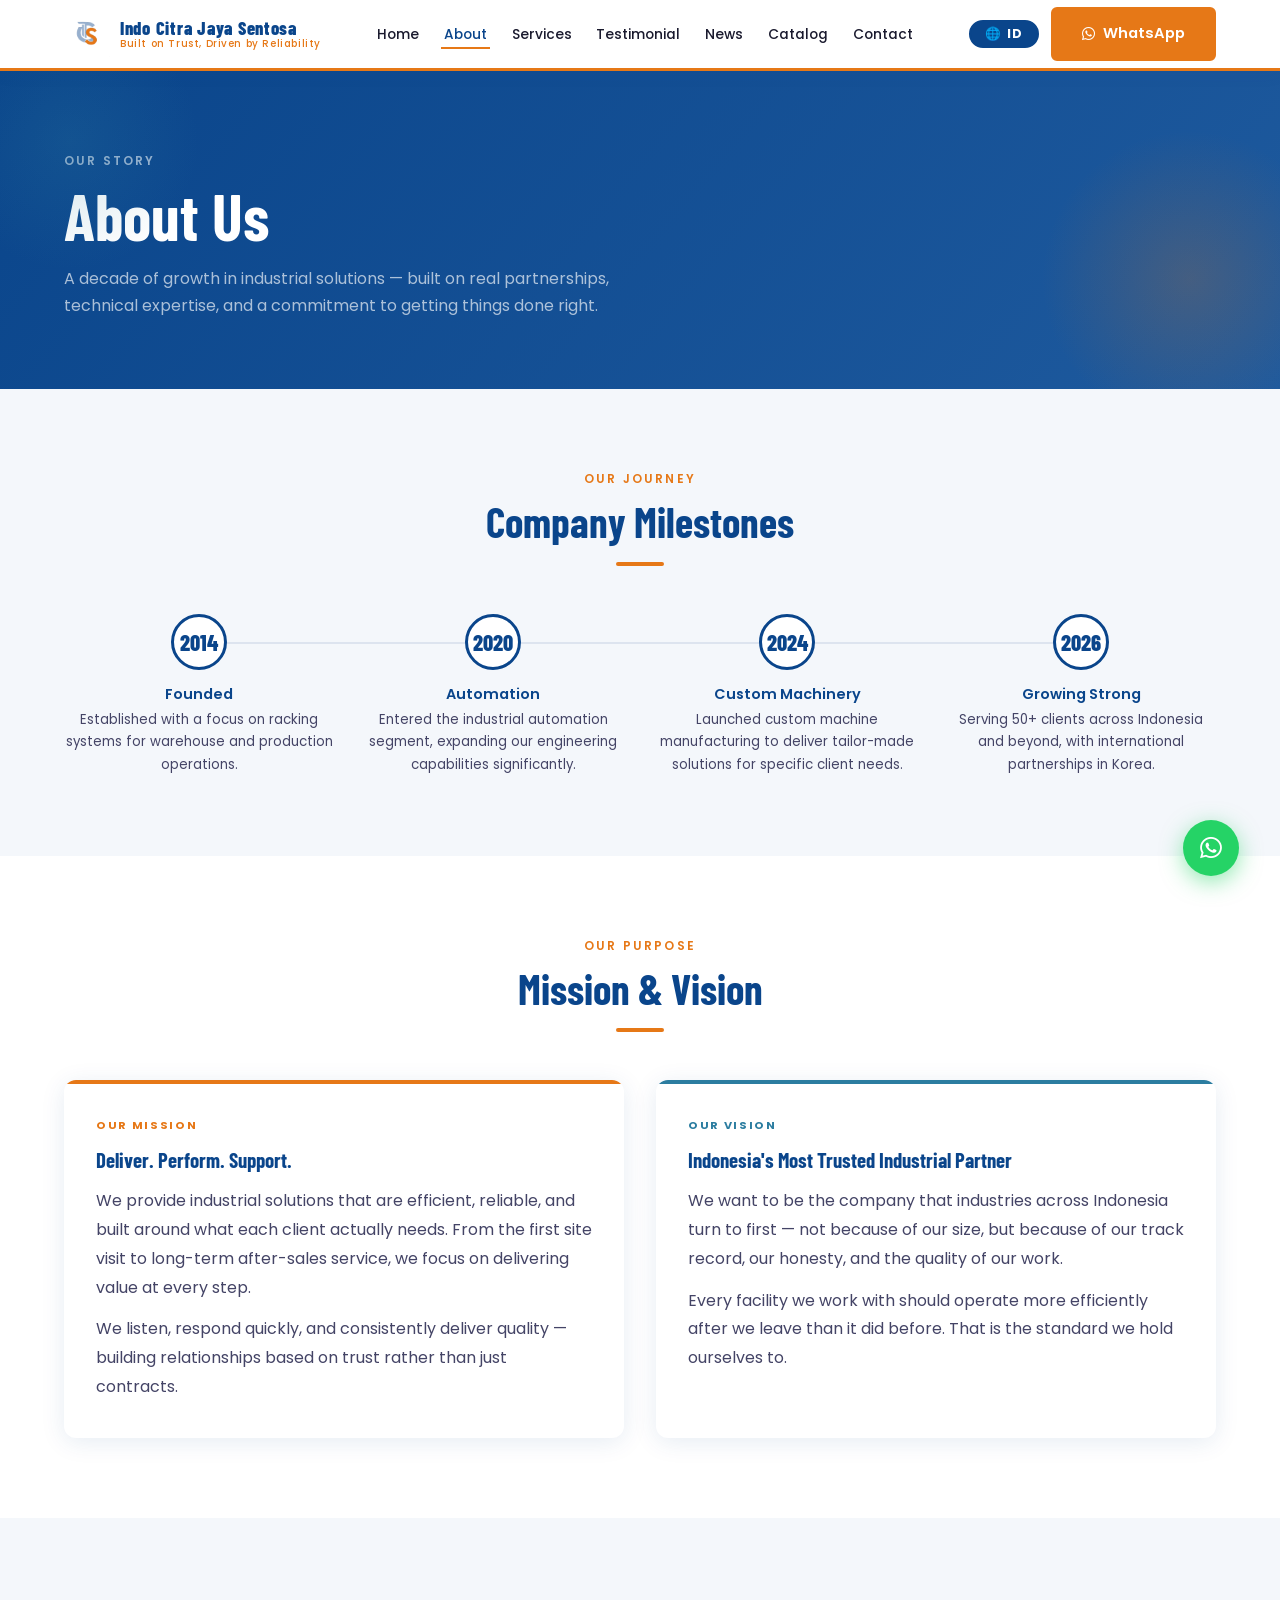
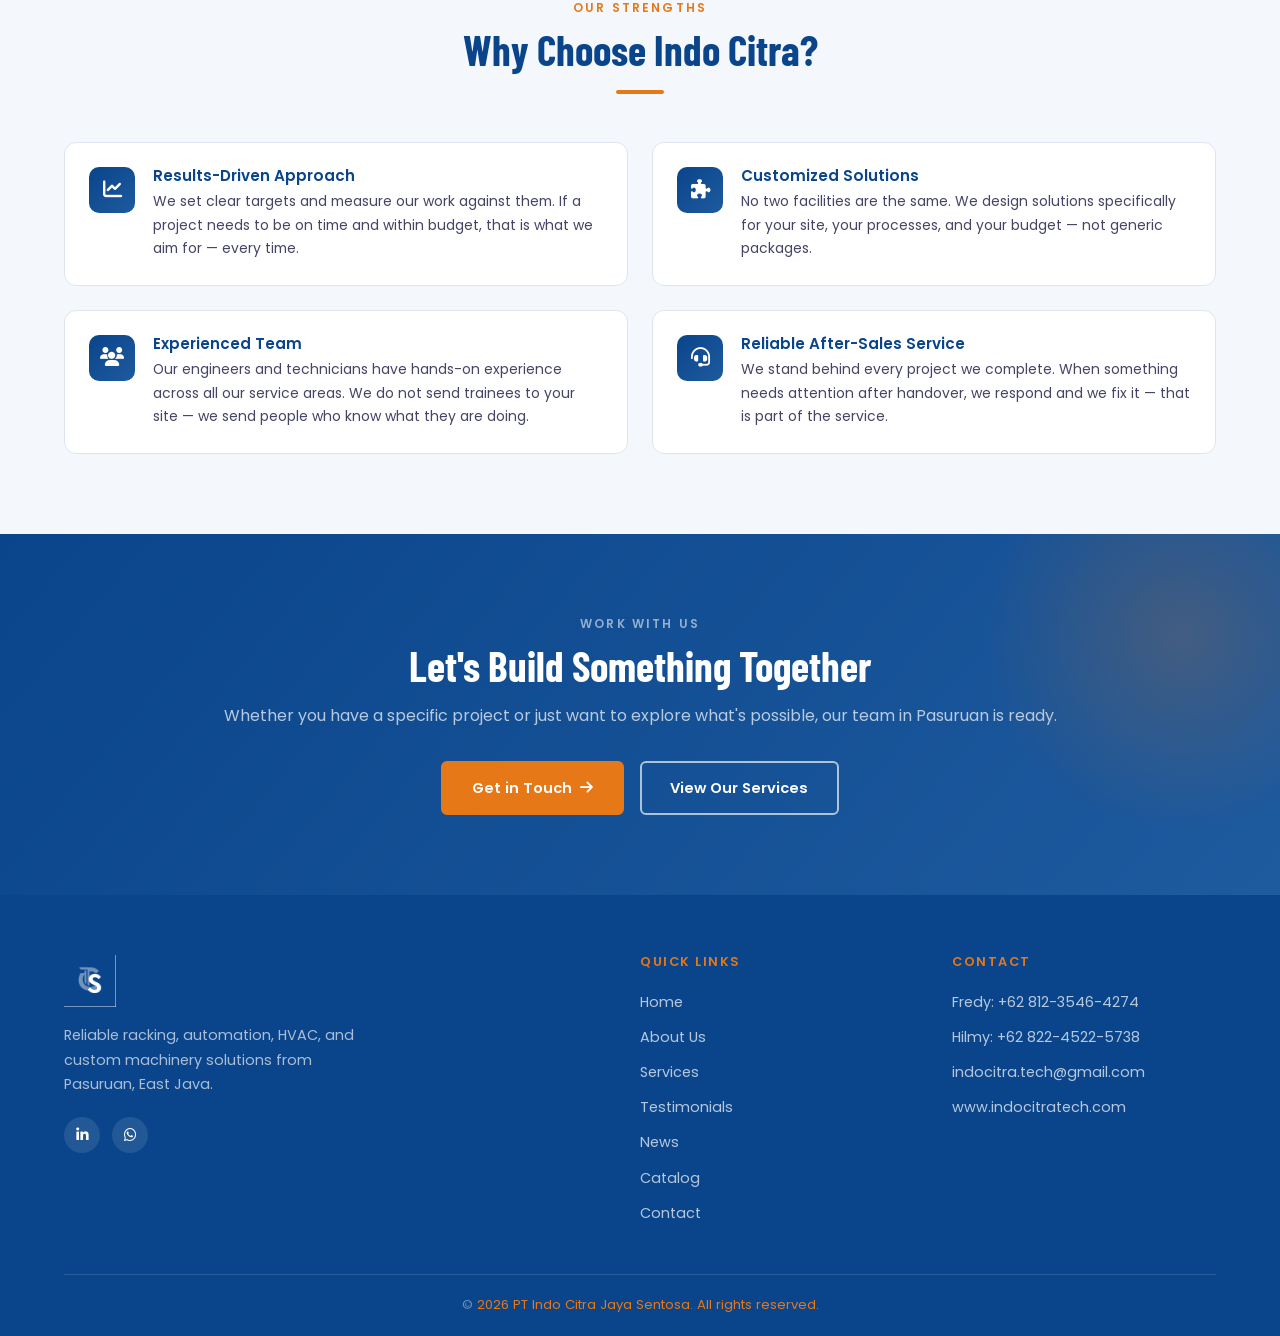
==== about.html @ 0190793b "Add curved Contact Us! text above WhatsApp button — SVG textPath arc, fades in/out every 7s, bounce " ====
<!DOCTYPE html>
<html lang="en">
<head>
  <meta charset="UTF-8" /><meta name="viewport" content="width=device-width, initial-scale=1.0" />
  <title>About – Indo Citra Jaya Sentosa</title>
  <link rel="stylesheet" href="style.css?v=1788191692" />
  <link href="https://fonts.googleapis.com/css2?family=Poppins:wght@300;400;500;600;700;800&family=Barlow+Condensed:wght@600;700;800&display=swap" rel="stylesheet" />
  <link rel="stylesheet" href="https://cdnjs.cloudflare.com/ajax/libs/font-awesome/6.5.0/css/all.min.css" />
</head>
<body>
<div id="page-transition"><div class="pt-veil"></div><div class="pt-bar"></div></div>
<header>
  <div class="container">
    <nav class="nav-inner">
      <a href="index.html" class="nav-logo">
        <img src="images/indocitra.png" alt="Indo Citra Jaya Sentosa" />
        <div class="nav-logo-text"><span class="brand">Indo Citra Jaya Sentosa</span><span class="tagline">Built on Trust, Driven by Reliability</span></div>
      </a>
      <ul class="nav-links" id="navLinks">
        <li><a href="index.html">Home</a></li><li><a href="about.html">About</a></li>
        <li><a href="services.html">Services</a></li><li><a href="testimonial.html">Testimonial</a></li>
        <li><a href="news.html">News</a></li>
        <li><a href="catalog.html">Catalog</a></li>
        <li><a href="contact.html">Contact</a></li>
      </ul>
      <div class="nav-cta">
        <button class="lang-toggle" id="langToggle">🌐 ID</button>
        <a href="https://wa.me/6281235464274" target="_blank" rel="noopener" class="btn btn-primary"><i class="fa-brands fa-whatsapp"></i> WhatsApp</a>
        <button class="nav-hamburger" id="hamburger"><span></span><span></span><span></span></button>
      </div>
    </nav>
  </div>
</header>

<section class="page-hero">
  <div class="container">
    <span class="section-label" data-en="Our Story" data-id="Kisah Kami">Our Story</span>
    <h1 data-en="About Us" data-id="Tentang Kami">About Us</h1>
    <p data-en="A decade of growth in industrial solutions — built on real partnerships, technical expertise, and a commitment to getting things done right." data-id="Lebih dari satu dekade pertumbuhan dalam solusi industri — dibangun atas kemitraan nyata, keahlian teknis, dan komitmen untuk menyelesaikan pekerjaan dengan benar.">A decade of growth in industrial solutions — built on real partnerships, technical expertise, and a commitment to getting things done right.</p>
  </div>
</section>

<!-- MILESTONES — shown first -->
<section style="padding:80px 0; background:var(--off-white);">
  <div class="container">
    <div class="text-center reveal">
      <span class="section-label" data-en="Our Journey" data-id="Perjalanan Kami">Our Journey</span>
      <h2 class="section-title" data-en="Company Milestones" data-id="Perkembangan Perusahaan">Company Milestones</h2>
      <div class="divider center"></div>
    </div>
    <div class="process-steps" style="margin-top:3rem;">
      <div class="process-step reveal">
        <div class="step-num">2014</div>
        <h4 data-en="Founded" data-id="Didirikan">Founded</h4>
        <p data-en="Established with a focus on racking systems for warehouse and production operations." data-id="Berdiri dengan fokus pada sistem racking untuk operasional gudang dan produksi.">Established with a focus on racking systems for warehouse and production operations.</p>
      </div>
      <div class="process-step reveal" style="transition-delay:0.1s;">
        <div class="step-num">2020</div>
        <h4 data-en="Automation" data-id="Otomasi">Automation</h4>
        <p data-en="Entered the industrial automation segment, expanding our engineering capabilities significantly." data-id="Memasuki segmen otomasi industri, memperluas kemampuan teknik kami secara signifikan.">Entered the industrial automation segment, expanding our engineering capabilities significantly.</p>
      </div>
      <div class="process-step reveal" style="transition-delay:0.2s;">
        <div class="step-num">2024</div>
        <h4 data-en="Custom Machinery" data-id="Mesin Kustom">Custom Machinery</h4>
        <p data-en="Launched custom machine manufacturing to deliver tailor-made solutions for specific client needs." data-id="Meluncurkan manufaktur mesin kustom untuk menghadirkan solusi khusus bagi kebutuhan klien tertentu.">Launched custom machine manufacturing to deliver tailor-made solutions for specific client needs.</p>
      </div>
      <div class="process-step reveal" style="transition-delay:0.3s;">
        <div class="step-num">2026</div>
        <h4 data-en="Growing Strong" data-id="Terus Berkembang">Growing Strong</h4>
        <p data-en="Serving 50+ clients across Indonesia and beyond, with international partnerships in Korea." data-id="Melayani lebih dari 50 klien di seluruh Indonesia dan mancanegara, dengan kemitraan internasional di Korea.">Serving 50+ clients across Indonesia and beyond, with international partnerships in Korea.</p>
      </div>
    </div>
  </div>
</section>



<!-- MISSION & VISION -->
<section class="mv-section">
  <div class="container">
    <div class="text-center reveal">
      <span class="section-label" data-en="Our Purpose" data-id="Tujuan Kami">Our Purpose</span>
      <h2 class="section-title" data-en="Mission &amp; Vision" data-id="Misi &amp; Visi">Mission &amp; Vision</h2>
      <div class="divider center"></div>
    </div>
    <div class="mv-grid">
      <div class="mv-card mission reveal">
        <div class="mv-card-label" data-en="Our Mission" data-id="Misi Kami">Our Mission</div>
        <h3 data-en="Deliver. Perform. Support." data-id="Memberikan. Menjalankan. Mendukung.">Deliver. Perform. Support.</h3>
        <p data-en="We provide industrial solutions that are efficient, reliable, and built around what each client actually needs. From the first site visit to long-term after-sales service, we focus on delivering value at every step." data-id="Kami menyediakan solusi industri yang efisien, andal, dan dibangun sesuai dengan kebutuhan nyata setiap klien. Dari kunjungan awal hingga layanan purna jual jangka panjang, kami fokus memberikan nilai di setiap tahap.">We provide industrial solutions that are efficient, reliable, and built around what each client actually needs. From the first site visit to long-term after-sales service, we focus on delivering value at every step.</p>
        <p style="margin-top:0.8rem;" data-en="We listen, respond quickly, and consistently deliver quality — building relationships based on trust rather than just contracts." data-id="Kami mendengarkan, merespons dengan cepat, dan secara konsisten menghadirkan kualitas — membangun hubungan berdasarkan kepercayaan, bukan sekadar kontrak.">We listen, respond quickly, and consistently deliver quality — building relationships based on trust rather than just contracts.</p>
      </div>
      <div class="mv-card vision reveal" style="transition-delay:0.12s;">
        <div class="mv-card-label" data-en="Our Vision" data-id="Visi Kami">Our Vision</div>
        <h3 data-en="Indonesia's Most Trusted Industrial Partner" data-id="Mitra Industri Paling Terpercaya di Indonesia">Indonesia's Most Trusted Industrial Partner</h3>
        <p data-en="We want to be the company that industries across Indonesia turn to first — not because of our size, but because of our track record, our honesty, and the quality of our work." data-id="Kami ingin menjadi perusahaan yang pertama dituju oleh industri di seluruh Indonesia — bukan karena ukuran kami, tetapi karena rekam jejak, kejujuran, dan kualitas pekerjaan kami.">We want to be the company that industries across Indonesia turn to first — not because of our size, but because of our track record, our honesty, and the quality of our work.</p>
        <p style="margin-top:0.8rem;" data-en="Every facility we work with should operate more efficiently after we leave than it did before. That is the standard we hold ourselves to." data-id="Setiap fasilitas yang kami tangani harus beroperasi lebih efisien setelah kami selesai. Itulah standar yang kami pegang.">Every facility we work with should operate more efficiently after we leave than it did before. That is the standard we hold ourselves to.</p>
      </div>
    </div>
  </div>
</section>

<!-- WHY CHOOSE US -->
<section class="why-section">
  <div class="container">
    <div class="text-center reveal">
      <span class="section-label" data-en="Our Strengths" data-id="Keunggulan Kami">Our Strengths</span>
      <h2 class="section-title" data-en="Why Choose Indo Citra?" data-id="Mengapa Memilih Indo Citra?">Why Choose Indo Citra?</h2>
      <div class="divider center"></div>
    </div>
    <div class="why-grid">
      <div class="why-item reveal"><div class="why-icon"><i class="fa-solid fa-chart-line"></i></div><div><h4 data-en="Results-Driven Approach" data-id="Pendekatan Berorientasi Hasil">Results-Driven Approach</h4><p data-en="We set clear targets and measure our work against them. If a project needs to be on time and within budget, that is what we aim for — every time." data-id="Kami menetapkan target yang jelas dan mengukur pekerjaan kami terhadapnya. Jika proyek harus tepat waktu dan sesuai anggaran, itulah yang kami upayakan — setiap saat.">We set clear targets and measure our work against them. If a project needs to be on time and within budget, that is what we aim for — every time.</p></div></div>
      <div class="why-item reveal" style="transition-delay:0.1s;"><div class="why-icon"><i class="fa-solid fa-puzzle-piece"></i></div><div><h4 data-en="Customized Solutions" data-id="Solusi yang Disesuaikan">Customized Solutions</h4><p data-en="No two facilities are the same. We design solutions specifically for your site, your processes, and your budget — not generic packages." data-id="Tidak ada dua fasilitas yang sama. Kami merancang solusi khusus untuk lokasi, proses, dan anggaran Anda — bukan paket generik.">No two facilities are the same. We design solutions specifically for your site, your processes, and your budget — not generic packages.</p></div></div>
      <div class="why-item reveal" style="transition-delay:0.15s;"><div class="why-icon"><i class="fa-solid fa-users"></i></div><div><h4 data-en="Experienced Team" data-id="Tim Berpengalaman">Experienced Team</h4><p data-en="Our engineers and technicians have hands-on experience across all our service areas. We do not send trainees to your site — we send people who know what they are doing." data-id="Insinyur dan teknisi kami memiliki pengalaman langsung di semua bidang layanan kami. Kami tidak mengirimkan trainee ke lokasi Anda — kami mengirimkan orang-orang yang tahu apa yang mereka lakukan.">Our engineers and technicians have hands-on experience across all our service areas. We do not send trainees to your site — we send people who know what they are doing.</p></div></div>
      <div class="why-item reveal" style="transition-delay:0.2s;"><div class="why-icon"><i class="fa-solid fa-headset"></i></div><div><h4 data-en="Reliable After-Sales Service" data-id="Layanan Purna Jual yang Andal">Reliable After-Sales Service</h4><p data-en="We stand behind every project we complete. When something needs attention after handover, we respond and we fix it — that is part of the service." data-id="Kami bertanggung jawab atas setiap proyek yang kami selesaikan. Ketika ada sesuatu yang perlu ditangani setelah serah terima, kami merespons dan memperbaikinya — itu bagian dari layanan kami.">We stand behind every project we complete. When something needs attention after handover, we respond and we fix it — that is part of the service.</p></div></div>
    </div>
  </div>
</section>

<section class="cta-section">
  <div class="container">
    <span class="section-label" style="color:rgba(255,255,255,0.55);" data-en="Work With Us" data-id="Bekerja Sama">Work With Us</span>
    <h2 data-en="Let's Build Something Together" data-id="Mari Bangun Sesuatu Bersama">Let's Build Something Together</h2>
    <p data-en="Whether you have a specific project or just want to explore what's possible, our team in Pasuruan is ready." data-id="Baik Anda memiliki proyek tertentu atau sekadar ingin menjajaki kemungkinan, tim kami di Pasuruan siap membantu.">Whether you have a specific project or just want to explore what's possible, our team in Pasuruan is ready.</p>
    <div class="cta-actions">
      <a href="contact.html" class="btn btn-primary" data-en="Get in Touch" data-id="Hubungi Kami">Get in Touch <i class="fa-solid fa-arrow-right"></i></a>
      <a href="services.html" class="btn btn-outline" data-en="View Our Services" data-id="Lihat Layanan Kami">View Our Services</a>
    </div>
  </div>
</section>

<footer>
  <div class="container">
    <div class="footer-grid">
      <div class="footer-brand">
        <img src="images/indocitra.png" alt="Indo Citra Jaya Sentosa" />
        <p data-en="Reliable racking, automation, HVAC, and custom machinery solutions from Pasuruan, East Java." data-id="Solusi racking, otomasi, HVAC, dan mesin kustom yang andal dari Pasuruan, Jawa Timur.">Reliable racking, automation, HVAC, and custom machinery solutions from Pasuruan, East Java.</p>
        <div class="footer-social" style="margin-top:1.25rem;">
          <a href="https://www.linkedin.com/company/indocitra-jaya-sentosa" target="_blank" rel="noopener" aria-label="LinkedIn"><i class="fa-brands fa-linkedin-in"></i></a>
          <a href="https://wa.me/6281235464274" target="_blank" rel="noopener" aria-label="WhatsApp"><i class="fa-brands fa-whatsapp"></i></a>
        </div>
      </div>
      <div class="footer-col">
        <h4 data-en="Quick Links" data-id="Tautan Cepat">Quick Links</h4>
        <ul>
          <li><a href="index.html" data-en="Home" data-id="Beranda">Home</a></li>
          <li><a href="about.html" data-en="About Us" data-id="Tentang Kami">About Us</a></li>
          <li><a href="services.html" data-en="Services" data-id="Layanan">Services</a></li>
          <li><a href="testimonial.html" data-en="Testimonials" data-id="Testimoni">Testimonials</a></li>
          <li><a href="news.html" data-en="News" data-id="Berita">News</a></li>
          <li><a href="catalog.html" data-en="Catalog" data-id="Katalog">Catalog</a></li>
          <li><a href="contact.html" data-en="Contact" data-id="Kontak">Contact</a></li>
        </ul>
      </div>
      <div class="footer-col">
        <h4 data-en="Contact" data-id="Kontak">Contact</h4>
        <ul>
          <li><a href="https://wa.me/6281235464274" target="_blank">Fredy: +62 812-3546-4274</a></li>
          <li><a href="https://wa.me/6282245225738" target="_blank">Hilmy: +62 822-4522-5738</a></li>
          <li><a href="mailto:indocitra.tech@gmail.com">indocitra.tech@gmail.com</a></li>
          <li><a href="https://www.indocitratech.com" target="_blank">www.indocitratech.com</a></li>
        </ul>
      </div>
    </div>
    <div class="footer-bottom">&copy; <span id="year"></span> <span>PT Indo Citra Jaya Sentosa</span>. <span data-en="All rights reserved." data-id="Hak cipta dilindungi.">All rights reserved.</span></div>
  </div>
</footer>
<div class="wa-wrap">
  <svg class="wa-curved-text" viewBox="0 0 90 48" xmlns="http://www.w3.org/2000/svg">
    <path id="waCurve" d="M 8,40 Q 45,4 82,40" fill="none"/>
    <text><textPath href="#waCurve" startOffset="50%" text-anchor="middle">Contact Us!</textPath></text>
  </svg>
  <a class="wa-float" href="https://wa.me/6281235464274" target="_blank" rel="noopener" aria-label="Chat on WhatsApp"><i class="fa-brands fa-whatsapp"></i></a>
</div>
<script src="script.js?v=1788191692"></script>
</body>
</html>
---- style.css ----
/* =============================================
   INDOCITRA JAYA SENTOSA — style.css
   ============================================= */

@import url('https://fonts.googleapis.com/css2?family=Poppins:wght@300;400;500;600;700;800&family=Barlow+Condensed:wght@600;700;800&display=swap');

/* ── CSS Variables ── */
:root {
  --blue:       #0a458b;
  --blue-light: #1e5a9e;
  --orange:     #e67817;
  --teal:       #2c7da0;
  --white:      #ffffff;
  --off-white:  #f4f7fb;
  --text-dark:  #1a1a2e;
  --text-mid:   #444466;
  --text-light: #7a7a99;
  --border:     #dde4ef;
  --shadow:     0 4px 24px rgba(10,69,139,0.10);
  --radius:     12px;
  --transition: 0.28s cubic-bezier(.4,0,.2,1);
}

/* ── Reset & Base ── */
*, *::before, *::after { box-sizing: border-box; margin: 0; padding: 0; }
html { scroll-behavior: smooth; font-size: 16px; }
body {
  font-family: 'Poppins', sans-serif;
  color: var(--text-dark);
  background: var(--white);
  line-height: 1.7;
  overflow-x: hidden;
}
img { max-width: 100%; display: block; }
a { text-decoration: none; color: inherit; }
ul { list-style: none; }

/* ── Typography ── */
h1, h2, h3, h4 { font-family: 'Barlow Condensed', sans-serif; font-weight: 700; line-height: 1.15; }
h1 { font-size: clamp(2.4rem, 5vw, 4rem); }
h2 { font-size: clamp(1.8rem, 3.5vw, 2.6rem); }
h3 { font-size: clamp(1.2rem, 2.5vw, 1.6rem); }
p  { font-size: 1rem; color: var(--text-mid); }

.section-label {
  font-family: 'Poppins', sans-serif;
  font-size: 0.75rem;
  font-weight: 600;
  letter-spacing: 0.18em;
  text-transform: uppercase;
  color: var(--orange);
  margin-bottom: 0.5rem;
  display: block;
}
.section-title { color: var(--blue); margin-bottom: 1rem; }
.section-sub   { color: var(--text-mid); max-width: 560px; }

/* ── Layout Helpers ── */
.container { width: 90%; max-width: 1160px; margin: 0 auto; }
.section    { padding: 80px 0; }
.text-center { text-align: center; }
.flex-center { display: flex; align-items: center; justify-content: center; }

/* ── Buttons ── */
.btn {
  display: inline-flex;
  align-items: center;
  gap: 0.5rem;
  padding: 0.78rem 1.8rem;
  border-radius: 6px;
  font-family: 'Poppins', sans-serif;
  font-weight: 600;
  font-size: 0.92rem;
  cursor: pointer;
  border: 2px solid transparent;
  transition: var(--transition);
  white-space: nowrap;
}
.btn-primary {
  background: var(--orange);
  color: var(--white);
  border-color: var(--orange);
}
.btn-primary:hover {
  background: #c9620d;
  border-color: #c9620d;
  transform: translateY(-2px);
  box-shadow: 0 8px 20px rgba(230,120,23,0.35);
}
.btn-outline {
  background: transparent;
  color: var(--white);
  border-color: rgba(255,255,255,0.65);
}
.btn-outline:hover {
  background: var(--white);
  color: var(--blue);
  border-color: var(--white);
  transform: translateY(-2px);
}
.btn-teal {
  background: var(--teal);
  color: var(--white);
  border-color: var(--teal);
}
.btn-teal:hover {
  background: #255f7a;
  border-color: #255f7a;
  transform: translateY(-2px);
  box-shadow: 0 8px 20px rgba(44,125,160,0.35);
}

/* ================================================
   HEADER / NAV
   ================================================ */
header {
  position: sticky;
  top: 0;
  z-index: 1000;
  background: var(--white);
  border-bottom: 3px solid var(--orange);
  box-shadow: 0 2px 16px rgba(10,69,139,0.08);
}
.nav-inner {
  display: flex;
  align-items: center;
  justify-content: space-between;
  height: 68px;
}
.nav-logo {
  display: flex;
  align-items: center;
  gap: 10px;
}
.nav-logo img {
  height: 46px;
  width: auto;
  object-fit: contain;
}
.nav-logo-text {
  display: flex;
  flex-direction: column;
  line-height: 1.1;
}
.nav-logo-text .brand {
  font-family: 'Barlow Condensed', sans-serif;
  font-size: 1.15rem;
  font-weight: 800;
  color: var(--blue);
  letter-spacing: 0.04em;
}
.nav-logo-text .tagline {
  font-size: 0.62rem;
  color: var(--orange);
  font-weight: 500;
  letter-spacing: 0.06em;
}
.nav-links {
  display: flex;
  align-items: center;
  gap: 0.25rem;
}
.nav-links a {
  font-size: 0.86rem;
  font-weight: 500;
  color: var(--text-dark);
  padding: 0.4rem 0.65rem;
  border-radius: 5px;
  transition: var(--transition);
  position: relative;
}
.nav-links a::after {
  content: '';
  position: absolute;
  bottom: 2px; left: 50%; right: 50%;
  height: 2px;
  background: var(--orange);
  transition: var(--transition);
}
.nav-links a:hover::after,
.nav-links a.active::after { left: 12%; right: 12%; }
.nav-links a:hover,
.nav-links a.active { color: var(--blue); }

.nav-cta {
  display: flex;
  align-items: center;
  gap: 0.75rem;
}
.nav-hamburger {
  display: none;
  flex-direction: column;
  gap: 5px;
  cursor: pointer;
  padding: 6px;
  background: none;
  border: none;
}
.nav-hamburger span {
  display: block;
  width: 24px;
  height: 2px;
  background: var(--blue);
  border-radius: 2px;
  transition: var(--transition);
}
.nav-hamburger.open span:nth-child(1) { transform: rotate(45deg) translate(5px, 5px); }
.nav-hamburger.open span:nth-child(2) { opacity: 0; }
.nav-hamburger.open span:nth-child(3) { transform: rotate(-45deg) translate(5px, -5px); }

/* mobile nav */
@media (max-width: 1080px) {
  .nav-links {
    display: none;
    position: absolute;
    top: 68px; left: 0; right: 0;
    background: var(--white);
    flex-direction: column;
    align-items: stretch;
    padding: 1rem 1.5rem 1.5rem;
    border-top: 1px solid var(--border);
    box-shadow: 0 8px 24px rgba(10,69,139,0.10);
    gap: 0.1rem;
  }
  .nav-links.open { display: flex; }
  .nav-links a { padding: 0.7rem 0.5rem; border-bottom: 1px solid var(--border); }
  .nav-links a:last-child { border-bottom: none; }
  .nav-links a::after { display: none; }
  .nav-hamburger { display: flex; }
  .nav-cta .btn { display: none; }
}

/* ================================================
   FOOTER
   ================================================ */
footer {
  background: var(--blue);
  color: rgba(255,255,255,0.85);
  padding: 60px 0 0;
}
.footer-grid {
  display: grid;
  grid-template-columns: 2fr 1fr 1fr;
  gap: 3rem;
  padding-bottom: 3rem;
  border-bottom: 1px solid rgba(255,255,255,0.12);
}
.footer-brand img {
  height: 52px;
  width: auto;
  margin-bottom: 1rem;
  filter: brightness(0) invert(1);
}
.footer-brand p {
  color: rgba(255,255,255,0.65);
  font-size: 0.9rem;
  max-width: 300px;
  line-height: 1.7;
}
.footer-col h4 {
  font-family: 'Poppins', sans-serif;
  font-size: 0.8rem;
  font-weight: 600;
  letter-spacing: 0.12em;
  text-transform: uppercase;
  color: var(--orange);
  margin-bottom: 1.1rem;
}
.footer-col ul { display: flex; flex-direction: column; gap: 0.5rem; }
.footer-col ul a {
  color: rgba(255,255,255,0.7);
  font-size: 0.9rem;
  transition: var(--transition);
}
.footer-col ul a:hover { color: var(--white); padding-left: 4px; }
.footer-social {
  display: flex;
  gap: 0.75rem;
  margin-top: 0.5rem;
}
.footer-social a {
  display: flex;
  align-items: center;
  justify-content: center;
  width: 36px; height: 36px;
  background: rgba(255,255,255,0.1);
  border-radius: 50%;
  color: var(--white);
  font-size: 0.9rem;
  transition: var(--transition);
}
.footer-social a:hover { background: var(--orange); transform: translateY(-3px); }
.footer-bottom {
  text-align: center;
  padding: 1.2rem 0;
  font-size: 0.82rem;
  color: rgba(255,255,255,0.4);
}
.footer-bottom span { color: var(--orange); }
@media (max-width: 768px) {
  .footer-grid { grid-template-columns: 1fr; gap: 2rem; }
}

/* ================================================
   HOME — HERO
   ================================================ */
.hero {
  background: linear-gradient(130deg, var(--blue) 0%, var(--blue-light) 60%, #134f99 100%);
  position: relative;
  overflow: hidden;
  padding: 110px 0 90px;
}
.hero::before {
  content: '';
  position: absolute;
  top: -80px; right: -120px;
  width: 560px; height: 560px;
  background: radial-gradient(circle, rgba(230,120,23,0.18) 0%, transparent 70%);
  pointer-events: none;
}
.hero::after {
  content: '';
  position: absolute;
  bottom: -60px; left: -80px;
  width: 420px; height: 420px;
  background: radial-gradient(circle, rgba(44,125,160,0.22) 0%, transparent 70%);
  pointer-events: none;
}
.hero-inner {
  position: relative;
  z-index: 2;
  max-width: 720px;
}
.hero-eyebrow {
  display: inline-flex;
  align-items: center;
  gap: 0.6rem;
  font-size: 0.78rem;
  font-weight: 600;
  letter-spacing: 0.16em;
  text-transform: uppercase;
  color: var(--orange);
  margin-bottom: 1.25rem;
}
.hero-eyebrow::before {
  content: '';
  display: inline-block;
  width: 28px; height: 2px;
  background: var(--orange);
}
.hero h1 { color: var(--white); margin-bottom: 0.75rem; }
.hero-tagline {
  font-size: 1.15rem;
  color: rgba(255,255,255,0.72);
  margin-bottom: 0.8rem;
  font-style: italic;
}
.hero-desc {
  color: rgba(255,255,255,0.62);
  font-size: 1rem;
  max-width: 560px;
  margin-bottom: 2.2rem;
}
.hero-actions { display: flex; gap: 1rem; flex-wrap: wrap; }

/* ── Stats bar ── */
.stats-bar {
  background: var(--white);
  border-top: 4px solid var(--orange);
  box-shadow: var(--shadow);
  padding: 0;
}
.stats-inner {
  display: grid;
  grid-template-columns: repeat(3, 1fr);
}
.stat-item {
  padding: 1.6rem 1rem;
  text-align: center;
  border-right: 1px solid var(--border);
}
.stat-item:last-child { border-right: none; }
.stat-num {
  font-family: 'Barlow Condensed', sans-serif;
  font-size: 2.2rem;
  font-weight: 800;
  color: var(--blue);
  line-height: 1;
}
.stat-num span { color: var(--orange); }
.stat-label {
  font-size: 0.8rem;
  color: var(--text-light);
  margin-top: 0.25rem;
}
@media (max-width: 600px) {
  .stats-inner { grid-template-columns: repeat(3, 1fr); }
}
@media (max-width: 420px) {
  .stats-inner { grid-template-columns: repeat(1, 1fr); }
  .stat-item { border-right: none; border-bottom: 1px solid var(--border); }
}

/* ── Intro ── */
.intro-section {
  padding: 80px 0 60px;
}
.intro-grid {
  display: grid;
  grid-template-columns: 1fr 1fr;
  gap: 4rem;
  align-items: center;
}
.intro-body p { margin-bottom: 1rem; line-height: 1.8; }
.intro-accent {
  border-left: 4px solid var(--orange);
  padding-left: 1.2rem;
  color: var(--text-dark);
  font-size: 1.05rem;
  font-weight: 500;
  margin-bottom: 1.5rem;
}
.intro-visual {
  display: flex;
  flex-direction: column;
  gap: 1rem;
}
.intro-card {
  display: flex;
  align-items: center;
  gap: 1rem;
  background: var(--off-white);
  border-radius: var(--radius);
  padding: 1.1rem 1.4rem;
  border-left: 4px solid var(--blue);
  transition: var(--transition);
}
.intro-card:hover { transform: translateX(6px); border-color: var(--orange); }
.intro-card-icon {
  font-size: 1.6rem;
  color: var(--blue);
  width: 40px;
  flex-shrink: 0;
}
.intro-card h4 { font-family: 'Poppins',sans-serif; font-size:0.95rem; font-weight:600; color:var(--blue); }
.intro-card p  { font-size: 0.83rem; color: var(--text-light); margin: 0; }
@media (max-width: 768px) {
  .intro-grid { grid-template-columns: 1fr; gap: 2.5rem; }
}

/* ── Highlight Cards ── */
.highlights-section { background: var(--off-white); }
.highlights-grid {
  display: grid;
  grid-template-columns: repeat(3, 1fr);
  gap: 1.75rem;
  margin-top: 3rem;
}
.highlight-card {
  background: var(--white);
  border-radius: var(--radius);
  padding: 2rem 1.75rem;
  border-top: 4px solid var(--blue);
  box-shadow: var(--shadow);
  transition: var(--transition);
  position: relative;
  overflow: hidden;
}
.highlight-card::before {
  content: '';
  position: absolute;
  top: 0; left: 0; right: 0;
  height: 4px;
  background: var(--orange);
  transform: scaleX(0);
  transform-origin: left;
  transition: var(--transition);
}
.highlight-card:hover::before { transform: scaleX(1); }
.highlight-card:hover { transform: translateY(-6px); box-shadow: 0 16px 40px rgba(10,69,139,0.14); }
.hc-icon {
  width: 54px; height: 54px;
  background: linear-gradient(135deg, var(--blue), var(--blue-light));
  border-radius: 12px;
  display: flex;
  align-items: center;
  justify-content: center;
  font-size: 1.5rem;
  color: var(--white);
  margin-bottom: 1.25rem;
}
.highlight-card h3 { color: var(--blue); margin-bottom: 0.6rem; }
.highlight-card p  { font-size: 0.9rem; }
@media (max-width: 768px) {
  .highlights-grid { grid-template-columns: 1fr; }
}

/* ── Trusted By ── */
.trusted-section {
  padding: 70px 0;
  overflow: hidden;
  position: relative;
  background: radial-gradient(ellipse at 50% 0%, rgba(10,69,139,0.035) 0%, transparent 60%);
}
.trusted-section .section-title { margin-bottom: 0.5rem; }
.trusted-section .section-sub    { margin: 0 auto 3rem; }
/* ══════════════════════════════════════════════
   LOGO BOUNCE SCROLLER
   Pure JS-driven ping-pong — no CSS keyframes.
   JS (script.js) moves the track via requestAnimationFrame.
   CSS here only handles layout and appearance.
   ══════════════════════════════════════════════ */
.logos-track-wrapper {
  overflow: hidden;
  position: relative;
  width: 100%;
  padding: 0.75rem 0;
}
.logos-track-wrapper::before,
.logos-track-wrapper::after {
  content: '';
  position: absolute;
  top: 0; bottom: 0;
  width: 90px;
  z-index: 2;
  pointer-events: none;
}
.logos-track-wrapper::before { left: 0;  background: linear-gradient(to right, var(--white), transparent); }
.logos-track-wrapper::after  { right: 0; background: linear-gradient(to left,  var(--white), transparent); }

.logos-track {
  display: flex;
  flex-wrap: nowrap;
  width: max-content;
  gap: 3.5rem;
  align-items: center;
  padding: 1rem 0;
  will-change: transform;
  /* animation is handled entirely by JS — no CSS animation property here */
}

.logos-track img {
  height: 58px;
  width: auto;
  max-width: 150px;
  object-fit: contain;
  filter: grayscale(40%) opacity(0.8);
  transition: filter 0.28s ease, transform 0.28s ease;
  flex-shrink: 0;
  display: block;
  user-select: none;
  pointer-events: auto;
}
.logos-track img:hover {
  filter: grayscale(0%) opacity(1);
  transform: scale(1.1);
}
.logos-track img.logo-large {
  height: 92px;
  max-width: 230px;
}

@media (max-width: 1024px) {
  .logos-track { gap: 2.5rem; }
}
@media (max-width: 768px) {
  .logos-track { gap: 2rem; }
  .logos-track img           { height: 40px; max-width: 100px; }
  .logos-track img.logo-large{ height: 60px; max-width: 150px; }
  .logos-track-wrapper::before,
  .logos-track-wrapper::after { width: 50px; }
}

/* ══════════════════════════════════════════════
   PAGE TRANSITION OVERLAY
   A thin bar that sweeps across on every navigation.
   ══════════════════════════════════════════════ */
#page-transition {
  position: fixed;
  inset: 0;
  z-index: 9999;
  pointer-events: none;
  /* The bar: starts as a full-width line at the top */
}
#page-transition .pt-bar {
  position: absolute;
  top: 0; left: 0; right: 0;
  height: 4px;
  background: linear-gradient(90deg, var(--blue) 0%, var(--orange) 60%, var(--teal) 100%);
  transform: scaleX(0);
  transform-origin: left center;
  transition: transform 0.35s cubic-bezier(.4,0,.2,1);
}
#page-transition .pt-veil {
  position: absolute;
  inset: 0;
  background: var(--white);
  opacity: 0;
  transition: opacity 0.22s ease;
}
/* State: loading — bar grows + veil fades in */
#page-transition.loading .pt-bar  { transform: scaleX(0.85); }
#page-transition.loading .pt-veil { opacity: 0.55; }
/* State: done — bar completes, both fade out */
#page-transition.done .pt-bar  { transform: scaleX(1); transition-duration: 0.15s; }
#page-transition.done .pt-veil { opacity: 0; }

/* Page entry fade — every <main> or body content fades in on load */
body { animation: pageFadeIn 0.35s ease both; }
@keyframes pageFadeIn {
  from { opacity: 0; }
  to   { opacity: 1; }
}

/* ── CTA Section ── */
.cta-section {
  background: linear-gradient(130deg, var(--blue) 0%, var(--blue-light) 100%);
  padding: 80px 0;
  text-align: center;
  position: relative;
  overflow: hidden;
}
.cta-section::before {
  content: '';
  position: absolute;
  top: -100px; right: -100px;
  width: 400px; height: 400px;
  background: radial-gradient(circle, rgba(230,120,23,0.2) 0%, transparent 70%);
  pointer-events: none;
}
.cta-section h2 { color: var(--white); margin-bottom: 0.75rem; }
.cta-section p  { color: rgba(255,255,255,0.7); margin-bottom: 2rem; }
.cta-actions    { display: flex; gap: 1rem; justify-content: center; flex-wrap: wrap; }

/* ================================================
   ABOUT PAGE
   ================================================ */
.page-hero {
  background: linear-gradient(130deg, var(--blue) 0%, var(--blue-light) 100%);
  padding: 80px 0 70px;
  position: relative;
  overflow: hidden;
}
.page-hero::before {
  content: '';
  position: absolute;
  bottom: -40px; right: -60px;
  width: 300px; height: 300px;
  background: radial-gradient(circle, rgba(230,120,23,0.2) 0%, transparent 70%);
  pointer-events: none;
}
.page-hero::after {
  content: '';
  position: absolute;
  top: -60px; left: -60px;
  width: 260px; height: 260px;
  background: radial-gradient(circle, rgba(44,125,160,0.22) 0%, transparent 70%);
  pointer-events: none;
}
.page-hero .section-label { color: rgba(255,255,255,0.6); }
.page-hero h1  { color: var(--white); }
.page-hero p   { color: rgba(255,255,255,0.65); max-width: 580px; margin-top: 0.75rem; }

.story-section { padding: 80px 0; }
.story-grid {
  display: grid;
  grid-template-columns: 1fr 1fr;
  gap: 4rem;
  align-items: start;
}
.story-body p { margin-bottom: 1.2rem; line-height: 1.85; }
.story-highlight {
  display: flex;
  flex-direction: column;
  gap: 1.25rem;
}
.story-badge {
  display: flex;
  align-items: flex-start;
  gap: 1rem;
  background: var(--off-white);
  border-radius: var(--radius);
  padding: 1.2rem 1.4rem;
  border-left: 4px solid var(--orange);
}
.story-badge i { font-size: 1.4rem; color: var(--orange); margin-top: 2px; flex-shrink: 0; }
.story-badge h4 { font-family: 'Poppins', sans-serif; font-size: 0.92rem; font-weight: 600; color: var(--blue); margin-bottom: 0.25rem; }
.story-badge p  { font-size: 0.85rem; margin: 0; }
@media (max-width: 768px) {
  .story-grid { grid-template-columns: 1fr; gap: 2.5rem; }
}

.mv-section { background: var(--white); padding: 80px 0; }
.mv-grid {
  display: grid;
  grid-template-columns: 1fr 1fr;
  gap: 2rem;
  margin-top: 3rem;
}
.mv-card {
  background: var(--white);
  border-radius: var(--radius);
  padding: 2.25rem 2rem;
  box-shadow: var(--shadow);
  position: relative;
  overflow: hidden;
}
.mv-card::after {
  content: '';
  position: absolute;
  top: 0; left: 0;
  width: 100%; height: 4px;
}
.mv-card.mission::after { background: var(--orange); }
.mv-card.vision::after  { background: var(--teal); }
.mv-card-label {
  font-size: 0.7rem;
  letter-spacing: 0.15em;
  text-transform: uppercase;
  font-weight: 700;
  margin-bottom: 0.75rem;
}
.mv-card.mission .mv-card-label { color: var(--orange); }
.mv-card.vision  .mv-card-label { color: var(--teal); }
.mv-card h3 { color: var(--blue); margin-bottom: 1rem; font-size: 1.3rem; }
.mv-card p  { line-height: 1.8; }
@media (max-width: 600px) {
  .mv-grid { grid-template-columns: 1fr; }
}

.why-section { padding: 80px 0; background: var(--off-white); }
.why-grid {
  display: grid;
  grid-template-columns: repeat(2, 1fr);
  gap: 1.5rem;
  margin-top: 3rem;
}
.why-item {
  display: flex;
  gap: 1.1rem;
  align-items: flex-start;
  background: var(--white);
  border: 1px solid var(--border);
  border-radius: var(--radius);
  padding: 1.5rem;
  transition: var(--transition);
}
.why-item:hover { border-color: var(--orange); box-shadow: var(--shadow); transform: translateY(-3px); }
.why-icon {
  width: 46px; height: 46px;
  background: linear-gradient(135deg, var(--blue), var(--blue-light));
  border-radius: 10px;
  display: flex;
  align-items: center;
  justify-content: center;
  font-size: 1.2rem;
  color: var(--white);
  flex-shrink: 0;
}
.why-item h4 { font-family: 'Poppins', sans-serif; font-size: 0.95rem; font-weight: 600; color: var(--blue); margin-bottom: 0.35rem; }
.why-item p  { font-size: 0.87rem; margin: 0; }
@media (max-width: 600px) {
  .why-grid { grid-template-columns: 1fr; }
}

/* ================================================
   SERVICES PAGE
   ================================================ */
/* ── Process Section ── */
.process-section { background: var(--white); padding: 80px 0; }
.process-steps {
  display: grid;
  grid-template-columns: repeat(4, 1fr);
  gap: 1.5rem;
  margin-top: 3rem;
  position: relative;
}
.process-steps::before {
  content: '';
  position: absolute;
  top: 28px; left: 10%;
  right: 10%;
  height: 2px;
  background: var(--border);
  z-index: 0;
}
.process-step { text-align: center; position: relative; z-index: 1; }
.step-num {
  width: 56px; height: 56px;
  background: var(--white);
  border: 3px solid var(--blue);
  border-radius: 50%;
  display: flex;
  align-items: center;
  justify-content: center;
  font-family: 'Barlow Condensed', sans-serif;
  font-size: 1.4rem;
  font-weight: 800;
  color: var(--blue);
  margin: 0 auto 1rem;
  transition: var(--transition);
}
.process-step:hover .step-num { background: var(--orange); color: var(--white); border-color: var(--orange); }
.process-step h4 { font-family: 'Poppins', sans-serif; font-size: 0.9rem; font-weight: 600; color: var(--blue); margin-bottom: 0.4rem; }
.process-step p  { font-size: 0.83rem; }
@media (max-width: 700px) {
  .process-steps { grid-template-columns: repeat(2, 1fr); }
  .process-steps::before { display: none; }
}

/* ================================================
   CONTACT PAGE
   ================================================ */
.contact-section { padding: 80px 0; }
.contact-grid {
  display: grid;
  grid-template-columns: 3fr 2fr;
  gap: 3rem;
  align-items: start;
}
.contact-form-wrap {
  background: var(--white);
  border-radius: var(--radius);
  padding: 2.5rem;
  box-shadow: var(--shadow);
  border: 1px solid var(--border);
}
.contact-form-wrap h3 { color: var(--blue); margin-bottom: 0.5rem; }
.contact-form-wrap > p { font-size: 0.9rem; margin-bottom: 2rem; }
.form-group { margin-bottom: 1.5rem; }
.form-row { display: grid; grid-template-columns: 1fr 1fr; gap: 1.25rem; }
label {
  display: block;
  font-size: 0.83rem;
  font-weight: 600;
  color: var(--text-dark);
  margin-bottom: 0.45rem;
}
input, textarea, select {
  width: 100%;
  padding: 0.8rem 1rem;
  border: 1.5px solid var(--border);
  border-radius: 7px;
  font-family: 'Poppins', sans-serif;
  font-size: 0.9rem;
  color: var(--text-dark);
  background: var(--off-white);
  transition: var(--transition);
  outline: none;
}
input:focus, textarea:focus {
  border-color: var(--blue);
  background: var(--white);
  box-shadow: 0 0 0 3px rgba(10,69,139,0.08);
}
textarea { resize: vertical; min-height: 130px; }

.contact-sidebar { display: flex; flex-direction: column; gap: 1.25rem; }
.contact-info-card {
  background: var(--white);
  border-radius: var(--radius);
  padding: 1.75rem;
  box-shadow: var(--shadow);
  border: 1px solid var(--border);
}
.contact-info-card h4 {
  font-family: 'Poppins', sans-serif;
  font-size: 0.8rem;
  font-weight: 600;
  letter-spacing: 0.12em;
  text-transform: uppercase;
  color: var(--orange);
  margin-bottom: 1.1rem;
}
.info-item {
  display: flex;
  align-items: flex-start;
  gap: 0.85rem;
  margin-bottom: 1.1rem;
}
.info-item:last-child { margin-bottom: 0; }
.info-item i { color: var(--blue); font-size: 1rem; margin-top: 3px; flex-shrink: 0; }
.info-item div p { font-size: 0.88rem; margin: 0; }
.info-item div strong { font-size: 0.8rem; color: var(--text-dark); display: block; margin-bottom: 0.2rem; }
.info-item a { color: var(--teal); transition: var(--transition); }
.info-item a:hover { color: var(--orange); }
.contact-social-card {
  background: linear-gradient(135deg, var(--blue), var(--blue-light));
  border-radius: var(--radius);
  padding: 1.75rem;
  color: var(--white);
}
.contact-social-card h4 { font-family:'Poppins',sans-serif; font-size:0.8rem; font-weight:600; letter-spacing:0.1em; text-transform:uppercase; color:rgba(255,255,255,0.6); margin-bottom:1rem; }
.contact-social-card p  { font-size: 0.88rem; color: rgba(255,255,255,0.7); margin-bottom: 1.25rem; }
.linkedin-btn {
  display: inline-flex;
  align-items: center;
  gap: 0.6rem;
  background: #0077b5;
  color: var(--white);
  padding: 0.65rem 1.25rem;
  border-radius: 6px;
  font-size: 0.88rem;
  font-weight: 600;
  transition: var(--transition);
}
.linkedin-btn:hover { background: #005e93; transform: translateY(-2px); }
@media (max-width: 768px) {
  .contact-grid { grid-template-columns: 1fr; }
  .form-row { grid-template-columns: 1fr; }
}

/* ================================================
   TESTIMONIAL PAGE
   ================================================ */
.testimonial-coming {
  min-height: 60vh;
  display: flex;
  align-items: center;
  justify-content: center;
  flex-direction: column;
  text-align: center;
  padding: 80px 1rem;
}
.coming-icon {
  font-size: 4rem;
  color: var(--border);
  margin-bottom: 1.5rem;
}
.testimonial-coming h2 { color: var(--blue); margin-bottom: 0.75rem; }
.testimonial-coming p  { font-size: 1rem; color: var(--text-light); max-width: 420px; }

/* ================================================
   UTILITY
   ================================================ */
.divider {
  width: 48px; height: 4px;
  background: var(--orange);
  border-radius: 2px;
  margin: 0.75rem 0 1.5rem;
}
.divider.center { margin: 0.75rem auto 1.5rem; }

.tag {
  display: inline-block;
  background: rgba(10,69,139,0.08);
  color: var(--blue);
  font-size: 0.75rem;
  font-weight: 600;
  padding: 0.2rem 0.7rem;
  border-radius: 20px;
  letter-spacing: 0.05em;
  margin-bottom: 0.75rem;
}

/* Scroll reveal (JS-driven) */
.reveal { opacity: 0; transform: translateY(24px); transition: opacity 0.55s ease, transform 0.55s ease; }
.reveal.visible { opacity: 1; transform: translateY(0); }

/* Whatsapp floating */
/* ── WhatsApp Floating Button ── */
.wa-wrap {
  position: fixed;
  bottom: 24px;
  right: 24px;
  z-index: 9998;
  display: flex !important;
  flex-direction: column;
  align-items: center;
  visibility: visible !important;
}

/* Curved "Contact Us" SVG text above the button */
.wa-curved-text {
  width: 90px;
  height: 48px;
  margin-bottom: -6px;
  opacity: 0;
  animation: waCurvedShow 7s ease-in-out infinite;
  pointer-events: none;
  filter: drop-shadow(0 1px 3px rgba(0,0,0,0.18));
}
.wa-curved-text text {
  font-family: 'Poppins', sans-serif;
  font-size: 11.5px;
  font-weight: 700;
  fill: #25d366;
  letter-spacing: 0.5px;
}

@keyframes waCurvedShow {
  0%           { opacity: 0;   transform: translateY(6px) scale(0.85); }
  8%           { opacity: 1;   transform: translateY(0)   scale(1); }
  40%          { opacity: 1;   transform: translateY(0)   scale(1); }
  52%          { opacity: 0;   transform: translateY(-4px) scale(0.9); }
  100%         { opacity: 0;   transform: translateY(6px) scale(0.85); }
}

.wa-float {
  width: 56px;
  height: 56px;
  background: #25d366;
  border-radius: 50%;
  display: flex !important;
  align-items: center;
  justify-content: center;
  color: var(--white);
  font-size: 1.55rem;
  box-shadow: 0 6px 22px rgba(37,211,102,0.5);
  text-decoration: none;
  animation: waBounce 2.8s ease-in-out infinite;
  position: relative;
}

/* Ripple ring */
.wa-float::before {
  content: '';
  position: absolute;
  inset: -4px;
  border-radius: 50%;
  background: #25d366;
  opacity: 0;
  animation: waPulse 2.8s ease-out infinite;
  z-index: -1;
}
.wa-float:hover {
  animation: none;
  transform: scale(1.12);
  box-shadow: 0 12px 30px rgba(37,211,102,0.6);
}
.wa-float:hover::before { animation: none; }

@keyframes waBounce {
  0%, 100% { transform: translateY(0)    scale(1); }
  10%       { transform: translateY(-7px) scale(1.05); }
  20%       { transform: translateY(0)    scale(1); }
  30%       { transform: translateY(-4px) scale(1.03); }
  40%       { transform: translateY(0)    scale(1); }
}
@keyframes waPulse {
  0%   { transform: scale(1);    opacity: 0.55; }
  70%  { transform: scale(1.65); opacity: 0; }
  100% { transform: scale(1.65); opacity: 0; }
}

/* Tooltip on hover (desktop) */
.wa-wrap:hover .wa-curved-text { animation: none; opacity: 0; }

/* Mobile */
@media (max-width: 768px) {
  .wa-wrap  { bottom: 20px; right: 20px; }
  .wa-float { width: 52px; height: 52px; font-size: 1.4rem; }
  .wa-curved-text { width: 80px; height: 42px; }
  .wa-curved-text text { font-size: 10px; }
}

/* ══════════════════════════════════════════════
   LANGUAGE TOGGLE BUTTON
   ══════════════════════════════════════════════ */
.lang-toggle {
  display: flex;
  align-items: center;
  gap: 0.4rem;
  background: var(--blue);
  border: 2px solid var(--blue);
  color: var(--white);
  font-family: 'Poppins', sans-serif;
  font-size: 0.78rem;
  font-weight: 700;
  letter-spacing: 0.1em;
  padding: 0.35rem 0.9rem;
  border-radius: 20px;
  cursor: pointer;
  transition: var(--transition);
  white-space: nowrap;
  line-height: 1;
}
.lang-toggle:hover {
  background: var(--orange);
  border-color: var(--orange);
  transform: translateY(-1px);
}
@media (max-width: 900px) {
  .lang-toggle { font-size: 0.72rem; padding: 0.3rem 0.7rem; }
}

/* ══════════════════════════════════════════════
   SERVICES — INTERACTIVE GRID-TO-SPLIT-PANEL
   Default: 3x2 grid of cards.
   Click: card expands into a 65% left detail panel;
   remaining 5 cards become a 35% vertical list whose
   total height matches the panel. Powered by JS FLIP
   animation for smooth repositioning (see script.js).
   ══════════════════════════════════════════════ */

.svc-interactive {
  margin-top: 3rem;
  position: relative;
}

/* ── DEFAULT STATE: 3x2 grid ── */
.svc-cards-grid {
  display: grid;
  grid-template-columns: repeat(3, 1fr);
  grid-auto-rows: 1fr;
  gap: 1.25rem;
}

.svc-card {
  background: var(--white);
  border: 1px solid var(--border);
  border-radius: 16px;
  padding: 2rem 1.75rem;
  display: flex;
  flex-direction: column;
  align-items: flex-start;
  gap: 0.9rem;
  cursor: pointer;
  transition: transform 0.25s ease, box-shadow 0.25s ease, border-color 0.25s ease;
  min-height: 168px;
  position: relative;
  box-shadow: 0 2px 10px rgba(10,69,139,0.06);
}
.svc-card:hover {
  transform: translateY(-6px);
  box-shadow: 0 16px 40px rgba(10,69,139,0.14);
  border-color: var(--blue-light);
}
.svc-card-icon {
  width: 52px; height: 52px;
  border-radius: 14px;
  background: linear-gradient(135deg, var(--blue), var(--blue-light));
  display: flex;
  align-items: center;
  justify-content: center;
  font-size: 1.4rem;
  color: var(--white);
  flex-shrink: 0;
  transition: background 0.25s ease;
}
.svc-card-title {
  font-family: 'Poppins', sans-serif;
  font-weight: 600;
  font-size: 1rem;
  color: var(--blue);
  line-height: 1.35;
}
.svc-card-arrow {
  margin-top: auto;
  color: var(--orange);
  font-size: 0.8rem;
  opacity: 0;
  transform: translateX(-4px);
  transition: opacity 0.2s ease, transform 0.2s ease;
}
.svc-card:hover .svc-card-arrow { opacity: 1; transform: translateX(0); }

/* ── SPLIT / ACTIVE STATE ── */
.svc-interactive.split-active {
  display: flex;
  align-items: stretch;
  gap: 1.5rem;
}
.svc-interactive.split-active .svc-detail-panel {
  display: block;
  flex: 0 0 calc(65% - 0.75rem);
  order: 1;
}
.svc-interactive.split-active .svc-cards-grid {
  display: flex;
  flex-direction: column;
  gap: 0.85rem;
  flex: 0 0 calc(35% - 0.75rem);
  order: 2;
}
.svc-interactive.split-active .svc-card {
  flex: 1 1 0;
  min-height: 0;
  padding: 1rem 1.25rem;
  flex-direction: row;
  align-items: center;
  gap: 1rem;
}
.svc-interactive.split-active .svc-card-icon {
  width: 42px; height: 42px;
  font-size: 1.1rem;
  border-radius: 11px;
}
.svc-interactive.split-active .svc-card-title {
  font-size: 0.88rem;
}
.svc-interactive.split-active .svc-card-arrow {
  margin-top: 0;
  margin-left: auto;
  opacity: 0.35;
}
.svc-interactive.split-active .svc-card:hover .svc-card-arrow { opacity: 1; }
.svc-interactive.split-active .svc-card.is-selected {
  border-color: var(--blue);
  background: rgba(10,69,139,0.04);
}
.svc-interactive.split-active .svc-card.is-selected .svc-card-icon {
  background: linear-gradient(135deg, var(--orange), #f0954a);
}
.svc-card.is-hidden-active {
  display: none;
}

/* ── DETAIL PANEL ── */
.svc-detail-panel {
  display: none;
  background: var(--white);
  border-radius: 18px;
  border: 1px solid var(--border);
  box-shadow: 0 20px 60px rgba(10,69,139,0.14);
  padding: 2.75rem 3rem;
  position: relative;
  overflow: hidden;
}
.svc-detail-panel::before {
  content: '';
  position: absolute;
  top: 0; left: 0; right: 0;
  height: 5px;
  background: linear-gradient(90deg, var(--blue), var(--orange));
}
.svc-panel-close {
  position: absolute;
  top: 1.5rem; right: 1.75rem;
  width: 34px; height: 34px;
  border-radius: 50%;
  background: var(--off-white);
  border: none;
  display: flex;
  align-items: center;
  justify-content: center;
  color: var(--text-mid);
  cursor: pointer;
  font-size: 0.9rem;
  transition: var(--transition);
  z-index: 3;
}
.svc-panel-close:hover { background: var(--border); color: var(--blue); }

.svc-panel-inner {
  display: grid;
  grid-template-columns: 1.05fr 0.95fr;
  gap: 2.75rem;
  align-items: start;
}
.svc-panel-left {}
.svc-panel-icon {
  width: 62px; height: 62px;
  background: linear-gradient(135deg, var(--blue), var(--blue-light));
  border-radius: 15px;
  display: flex;
  align-items: center;
  justify-content: center;
  font-size: 1.65rem;
  color: var(--white);
  margin-bottom: 1.25rem;
  box-shadow: 0 8px 20px rgba(10,69,139,0.25);
}
.svc-panel-tag {
  display: inline-block;
  background: rgba(230,120,23,0.1);
  color: var(--orange);
  font-size: 0.7rem;
  font-weight: 700;
  letter-spacing: 0.12em;
  text-transform: uppercase;
  padding: 0.25rem 0.8rem;
  border-radius: 20px;
  margin-bottom: 0.85rem;
}
.svc-panel-left h3 {
  color: var(--blue);
  font-size: 1.6rem;
  margin-bottom: 0.85rem;
  line-height: 1.2;
}
.svc-panel-left p {
  font-size: 0.93rem;
  line-height: 1.85;
  margin-bottom: 1.5rem;
  color: var(--text-mid);
}
.svc-panel-right {
  background: var(--off-white);
  border-radius: 14px;
  padding: 1.75rem 1.85rem;
}
.svc-panel-right h4 {
  font-family: 'Poppins', sans-serif;
  font-size: 0.74rem;
  font-weight: 700;
  letter-spacing: 0.13em;
  text-transform: uppercase;
  color: var(--orange);
  margin-bottom: 1.1rem;
  display: flex;
  align-items: center;
  gap: 0.5rem;
}
.svc-panel-right h4::before {
  content: '';
  width: 16px; height: 2px;
  background: var(--orange);
  display: inline-block;
}
.svc-panel-features {
  display: flex;
  flex-direction: column;
}
.svc-panel-features li {
  display: flex;
  align-items: flex-start;
  gap: 0.75rem;
  font-size: 0.87rem;
  color: var(--text-dark);
  line-height: 1.5;
  padding: 0.6rem 0;
  border-bottom: 1px solid rgba(10,69,139,0.07);
}
.svc-panel-features li:last-child { border-bottom: none; }
.svc-panel-features li .check-circle {
  width: 20px; height: 20px;
  border-radius: 50%;
  background: var(--blue);
  display: flex;
  align-items: center;
  justify-content: center;
  color: var(--white);
  font-size: 0.62rem;
  flex-shrink: 0;
  margin-top: 1px;
}

/* Fade-in for panel content on each render (language switch / new content) */
.svc-panel-inner {
  animation: svcContentFade 0.35s ease both;
}
@keyframes svcContentFade {
  from { opacity: 0; transform: translateY(8px); }
  to   { opacity: 1; transform: translateY(0); }
}

/* Mobile */
@media (max-width: 900px) {
  .svc-cards-grid { grid-template-columns: repeat(2, 1fr); }
}
@media (max-width: 768px) {
  .svc-interactive.split-active {
    flex-direction: column;
  }
  .svc-interactive.split-active .svc-detail-panel,
  .svc-interactive.split-active .svc-cards-grid {
    flex: 1 1 auto;
    order: unset;
  }
  .svc-interactive.split-active .svc-cards-grid {
    flex-direction: row;
    overflow-x: auto;
    gap: 0.6rem;
    -webkit-overflow-scrolling: touch;
  }
  .svc-interactive.split-active .svc-card {
    flex: 0 0 auto;
    width: 160px;
    flex-direction: column;
    align-items: flex-start;
    gap: 0.5rem;
  }
  .svc-panel-inner { grid-template-columns: 1fr; gap: 1.5rem; }
  .svc-detail-panel { padding: 2rem 1.5rem 1.75rem; }
}
@media (max-width: 560px) {
  .svc-cards-grid { grid-template-columns: 1fr; }
}

/* ══════════════════════════════════════════════
   TESTIMONIAL PAGE — PROJECT STORIES
   ══════════════════════════════════════════════ */
/* ══════════════════════════════════════════════
   PROJECT STORIES — ANIMATED BOUNCE TRACK
   Same ping-pong logic as the homepage logo scroller.
   ══════════════════════════════════════════════ */
.pstory-track-wrapper {
  overflow: hidden;
  position: relative;
  width: 100%;
  margin-top: 2.5rem;
  padding: 0.5rem 0 1rem;
}
.pstory-track-wrapper::before,
.pstory-track-wrapper::after {
  content: '';
  position: absolute;
  top: 0; bottom: 0;
  width: 90px;
  z-index: 2;
  pointer-events: none;
}
.pstory-track-wrapper::before { left: 0;  background: linear-gradient(to right, var(--off-white), transparent); }
.pstory-track-wrapper::after  { right: 0; background: linear-gradient(to left,  var(--off-white), transparent); }

.pstory-track {
  display: flex;
  flex-wrap: nowrap;
  width: max-content;
  gap: 1.5rem;
  align-items: stretch;
  will-change: transform;
}

.pstory-card {
  background: var(--white);
  border-radius: var(--radius);
  border: 1px solid var(--border);
  overflow: hidden;
  transition: var(--transition);
  display: flex;
  flex-direction: column;
  flex-shrink: 0;
  width: 320px;
}
.pstory-card:hover {
  border-color: var(--blue);
  box-shadow: 0 16px 40px rgba(10,69,139,0.14);
  transform: translateY(-5px);
}
.pstory-card-top {
  background: linear-gradient(135deg, var(--blue) 0%, var(--blue-light) 100%);
  padding: 1.4rem 1.5rem;
  position: relative;
  overflow: hidden;
}
.pstory-card-top::after {
  content: '';
  position: absolute;
  top: -20px; right: -20px;
  width: 80px; height: 80px;
  background: rgba(255,255,255,0.06);
  border-radius: 50%;
}
.pstory-year {
  font-size: 0.68rem;
  font-weight: 700;
  letter-spacing: 0.14em;
  text-transform: uppercase;
  color: rgba(255,255,255,0.6);
  margin-bottom: 0.35rem;
}
.pstory-badge {
  display: inline-block;
  background: rgba(230,120,23,0.9);
  color: var(--white);
  font-size: 0.68rem;
  font-weight: 700;
  letter-spacing: 0.08em;
  text-transform: uppercase;
  padding: 0.18rem 0.65rem;
  border-radius: 20px;
  margin-bottom: 0.6rem;
}
.pstory-client {
  font-family: 'Barlow Condensed', sans-serif;
  font-size: 1.25rem;
  font-weight: 700;
  color: var(--white);
  line-height: 1.2;
}
.pstory-card-body {
  padding: 1.25rem 1.5rem;
  flex: 1;
}
.pstory-card-body p {
  font-size: 0.88rem;
  margin: 0;
  line-height: 1.7;
}
@media (max-width: 768px) {
  .pstory-card { width: 260px; }
  .pstory-track-wrapper::before,
  .pstory-track-wrapper::after { width: 50px; }
}

/* ══════════════════════════════════════════════
   NEWS PAGE
   ══════════════════════════════════════════════ */
/* ══════════════════════════════════════════════
   NEWS PAGE — OPTION D: TIMELINE / BLOG LIST
   ══════════════════════════════════════════════ */
.news-timeline {
  position: relative;
  margin-top: 3rem;
  padding-left: 48px;
}

/* The vertical line */
.news-timeline::before {
  content: '';
  position: absolute;
  top: 8px;
  bottom: 8px;
  left: 15px;
  width: 2px;
  background: linear-gradient(to bottom, var(--orange), var(--blue));
  border-radius: 2px;
}

/* Individual timeline item */
.news-item {
  position: relative;
  margin-bottom: 1.75rem;
  cursor: pointer;
}
.news-item:last-child { margin-bottom: 0; }

/* The dot on the timeline */
.news-item-dot {
  position: absolute;
  left: -40px;
  top: 22px;
  width: 16px;
  height: 16px;
  border-radius: 50%;
  background: var(--white);
  border: 3px solid var(--orange);
  transition: var(--transition);
  z-index: 1;
}
.news-item:hover .news-item-dot {
  background: var(--orange);
  transform: scale(1.2);
}
/* alternate dot colors */
.news-item:nth-child(even) .news-item-dot { border-color: var(--blue); }
.news-item:nth-child(even):hover .news-item-dot { background: var(--blue); }

/* The horizontal card */
.news-card {
  background: var(--white);
  border-radius: var(--radius);
  border: 1px solid var(--border);
  overflow: hidden;
  display: flex;
  flex-direction: row;
  align-items: stretch;
  box-shadow: 0 2px 10px rgba(10,69,139,0.06);
  transition: transform 0.25s ease, box-shadow 0.25s ease, border-color 0.25s ease;
  min-height: 110px;
}
.news-card:hover {
  transform: translateX(5px);
  box-shadow: 0 10px 32px rgba(10,69,139,0.14);
  border-color: var(--blue-light);
}

/* Thumbnail on the left */
.news-card-thumb {
  position: relative;
  flex: 0 0 220px;
  background: var(--off-white);
  overflow: hidden;
}
.news-card-img {
  width: 100%;
  height: 100%;
  object-fit: contain;
  padding: 0.5rem;
  box-sizing: border-box;
  display: block;
}

/* Play overlay for video posts */
.news-card-play {
  position: absolute;
  top: 50%; left: 50%;
  transform: translate(-50%, -50%);
  width: 44px; height: 44px;
  border-radius: 50%;
  background: rgba(10,69,139,0.82);
  color: var(--white);
  display: flex;
  align-items: center;
  justify-content: center;
  font-size: 0.95rem;
  pointer-events: none;
  box-shadow: 0 4px 16px rgba(0,0,0,0.2);
}
/* Small video badge for video posts */
.news-card-video-badge {
  position: absolute;
  top: 0.5rem; left: 0.5rem;
  background: var(--orange);
  color: var(--white);
  font-size: 0.62rem;
  font-weight: 700;
  letter-spacing: 0.08em;
  text-transform: uppercase;
  padding: 0.15rem 0.5rem;
  border-radius: 4px;
}

/* Text content on the right */
.news-card-body {
  flex: 1;
  padding: 1.25rem 1.5rem;
  display: flex;
  flex-direction: column;
  justify-content: center;
}
.news-card-meta {
  display: flex;
  align-items: center;
  gap: 0.75rem;
  margin-bottom: 0.45rem;
}
.news-card-date {
  font-size: 0.75rem;
  color: var(--text-light);
  font-weight: 500;
}
.news-card-type {
  font-size: 0.68rem;
  font-weight: 700;
  letter-spacing: 0.08em;
  text-transform: uppercase;
  color: var(--orange);
}
.news-card-title {
  font-family: 'Barlow Condensed', sans-serif;
  font-size: 1.25rem;
  font-weight: 700;
  color: var(--blue);
  line-height: 1.25;
  margin-bottom: 0.45rem;
}
.news-card-excerpt {
  font-size: 0.86rem;
  color: var(--text-mid);
  line-height: 1.6;
  flex: 1;
  display: -webkit-box;
  -webkit-line-clamp: 2;
  -webkit-box-orient: vertical;
  overflow: hidden;
}
.news-card-more {
  margin-top: 0.75rem;
  font-size: 0.81rem;
  font-weight: 600;
  color: var(--teal);
  display: inline-flex;
  align-items: center;
  gap: 0.4rem;
}

/* Mobile: stack thumb above text */
@media (max-width: 640px) {
  .news-timeline { padding-left: 30px; }
  .news-timeline::before { left: 8px; }
  .news-item-dot { left: -26px; width: 13px; height: 13px; }
  .news-card { flex-direction: column; }
  .news-card-thumb { flex: 0 0 160px; height: 160px; }
  .news-card-img { height: 160px; }
  .news-card-body { padding: 1rem 1.1rem; }
}

/* ══════════════════════════════════════════════
   CATALOG PAGE
   ══════════════════════════════════════════════ */
.catalog-filters {
  display: flex;
  flex-wrap: wrap;
  gap: 0.6rem;
  justify-content: center;
  margin-top: 2rem;

}
.catalog-filter-btn {
  padding: 0.5rem 1.15rem;
  border-radius: 30px;
  background: var(--white);
  border: 2px solid var(--border);
  font-family: 'Poppins', sans-serif;
  font-size: 0.82rem;
  font-weight: 600;
  color: var(--text-mid);
  cursor: pointer;
  transition: var(--transition);
}
.catalog-filter-btn:hover { border-color: var(--blue-light); color: var(--blue); }
.catalog-filter-btn.active { background: var(--blue); border-color: var(--blue); color: var(--white); }

.catalog-grid {
  display: grid;
  grid-template-columns: repeat(3, 1fr);
  gap: 1.75rem;
  margin-top: 2.5rem;
}
.catalog-card {
  background: var(--white);
  border-radius: var(--radius);
  border: 1px solid var(--border);
  overflow: hidden;
  transition: var(--transition);
  cursor: pointer;
  display: flex;
  flex-direction: column;
  box-shadow: 0 2px 10px rgba(10,69,139,0.06);
}
.catalog-card:hover {
  transform: translateY(-6px);
  box-shadow: 0 16px 40px rgba(10,69,139,0.14);
  border-color: var(--blue-light);
}
.catalog-card-img {
  width: 100%;
  height: 200px;
  object-fit: contain;
  background: var(--off-white);
  padding: 0.75rem;
  box-sizing: border-box;
  display: block;
}
.catalog-card-body {
  padding: 1.4rem 1.5rem;
  flex: 1;
  display: flex;
  flex-direction: column;
}
.catalog-card-cat {
  font-size: 0.68rem;
  font-weight: 700;
  letter-spacing: 0.1em;
  text-transform: uppercase;
  color: var(--orange);
  margin-bottom: 0.5rem;
  display: flex;
  align-items: center;
  gap: 0.5rem;
  flex-wrap: wrap;
}
.stock-badge {
  display: inline-flex;
  align-items: center;
  gap: 0.3rem;
  font-size: 0.66rem;
  font-weight: 700;
  letter-spacing: 0.04em;
  text-transform: none;
  padding: 0.14rem 0.6rem;
  border-radius: 20px;
}
.stock-badge.stock-in   { background: rgba(34,150,90,0.1);  color: #1f8a4f; }
.stock-badge.stock-out  { background: rgba(200,60,60,0.1);  color: #c73c3c; }
.stock-badge.stock-neutral { background: rgba(10,69,139,0.08); color: var(--blue); }
.stock-badge i { font-size: 0.55rem; }
.catalog-card-title {
  font-family: 'Poppins', sans-serif;
  font-size: 1.02rem;
  font-weight: 600;
  color: var(--blue);
  margin-bottom: 0.5rem;
  line-height: 1.3;
}
.catalog-card-desc {
  font-size: 0.85rem;
  color: var(--text-mid);
  line-height: 1.6;
  flex: 1;
}
.catalog-card-cta {
  margin-top: 1rem;
  font-size: 0.82rem;
  font-weight: 600;
  color: var(--teal);
  display: inline-flex;
  align-items: center;
  gap: 0.4rem;
}
@media (max-width: 900px) {
  .catalog-grid { grid-template-columns: repeat(2, 1fr); }
}
@media (max-width: 600px) {
  .catalog-grid { grid-template-columns: 1fr; }
}

/* ══════════════════════════════════════════════
   SHARED DETAIL MODAL (used by News + Catalog)
   ══════════════════════════════════════════════ */
.detail-modal-backdrop {
  position: fixed;
  inset: 0;
  background: rgba(10,20,40,0.55);
  z-index: 5000;
  display: none;
  align-items: flex-start;
  justify-content: center;
  padding: 3.5rem 1.25rem;
  overflow-y: auto;
  opacity: 0;
  transition: opacity 0.25s ease;
}
.detail-modal-backdrop.open {
  display: flex;
  opacity: 1;
}
.detail-modal {
  background: var(--white);
  border-radius: 18px;
  max-width: 720px;
  width: 100%;
  position: relative;
  overflow: hidden;
  transform: translateY(24px) scale(0.98);
  transition: transform 0.3s cubic-bezier(.4,0,.2,1);
  box-shadow: 0 30px 80px rgba(0,0,0,0.35);
}
.detail-modal-backdrop.open .detail-modal {
  transform: translateY(0) scale(1);
}
.detail-modal-close {
  position: absolute;
  top: 1rem; right: 1rem;
  width: 38px; height: 38px;
  border-radius: 50%;
  background: rgba(255,255,255,0.9);
  border: none;
  display: flex;
  align-items: center;
  justify-content: center;
  color: var(--blue);
  cursor: pointer;
  font-size: 1rem;
  z-index: 2;
  box-shadow: 0 4px 12px rgba(0,0,0,0.15);
  transition: var(--transition);
}
.detail-modal-close:hover { background: var(--orange); color: var(--white); }
.detail-modal-img {
  width: 100%;
  max-height: 340px;
  object-fit: contain;
  background: var(--off-white);
  padding: 1rem;
  box-sizing: border-box;
  display: block;
}
.detail-modal-video {
  width: 100%;
  aspect-ratio: 16/9;
  border: none;
  display: block;
}
.detail-modal-body {
  padding: 2rem 2.25rem 2.25rem;
}
.detail-modal-meta {
  display: flex;
  align-items: center;
  gap: 0.6rem;
  margin-bottom: 0.9rem;
}
.detail-modal-tag {
  background: rgba(230,120,23,0.1);
  color: var(--orange);
  font-size: 0.7rem;
  font-weight: 700;
  letter-spacing: 0.1em;
  text-transform: uppercase;
  padding: 0.2rem 0.75rem;
  border-radius: 20px;
}
.detail-modal-date { font-size: 0.8rem; color: var(--text-light); }
.detail-modal h3 {
  color: var(--blue);
  font-size: 1.5rem;
  margin-bottom: 1rem;
  line-height: 1.25;
}
.detail-modal-content {
  font-size: 0.94rem;
  line-height: 1.85;
  color: var(--text-mid);
}
.detail-modal-content p { margin-bottom: 1rem; }
.detail-modal-specs {
  list-style: none;
  margin: 1rem 0 1.5rem;
  padding: 1.25rem 1.5rem;
  background: var(--off-white);
  border-radius: 12px;
}
.detail-modal-specs li {
  display: flex;
  align-items: flex-start;
  gap: 0.65rem;
  font-size: 0.87rem;
  color: var(--text-dark);
  padding: 0.45rem 0;
  border-bottom: 1px solid rgba(10,69,139,0.07);
}
.detail-modal-specs li:last-child { border-bottom: none; }
.detail-modal-specs li i { color: var(--orange); font-size: 0.7rem; margin-top: 5px; flex-shrink: 0; }

/* Empty state (before Google Sheet is connected / no rows yet) */
.content-empty-state {
  text-align: center;
  padding: 3rem 1.5rem;
  color: var(--text-light);
  grid-column: 1 / -1;
}
.content-empty-state i { font-size: 2rem; margin-bottom: 1rem; display: block; color: var(--border); }

@media (max-width: 640px) {
  .detail-modal-body { padding: 1.5rem 1.25rem 1.75rem; }
  .detail-modal-backdrop { padding: 1.5rem 0.75rem; }
}
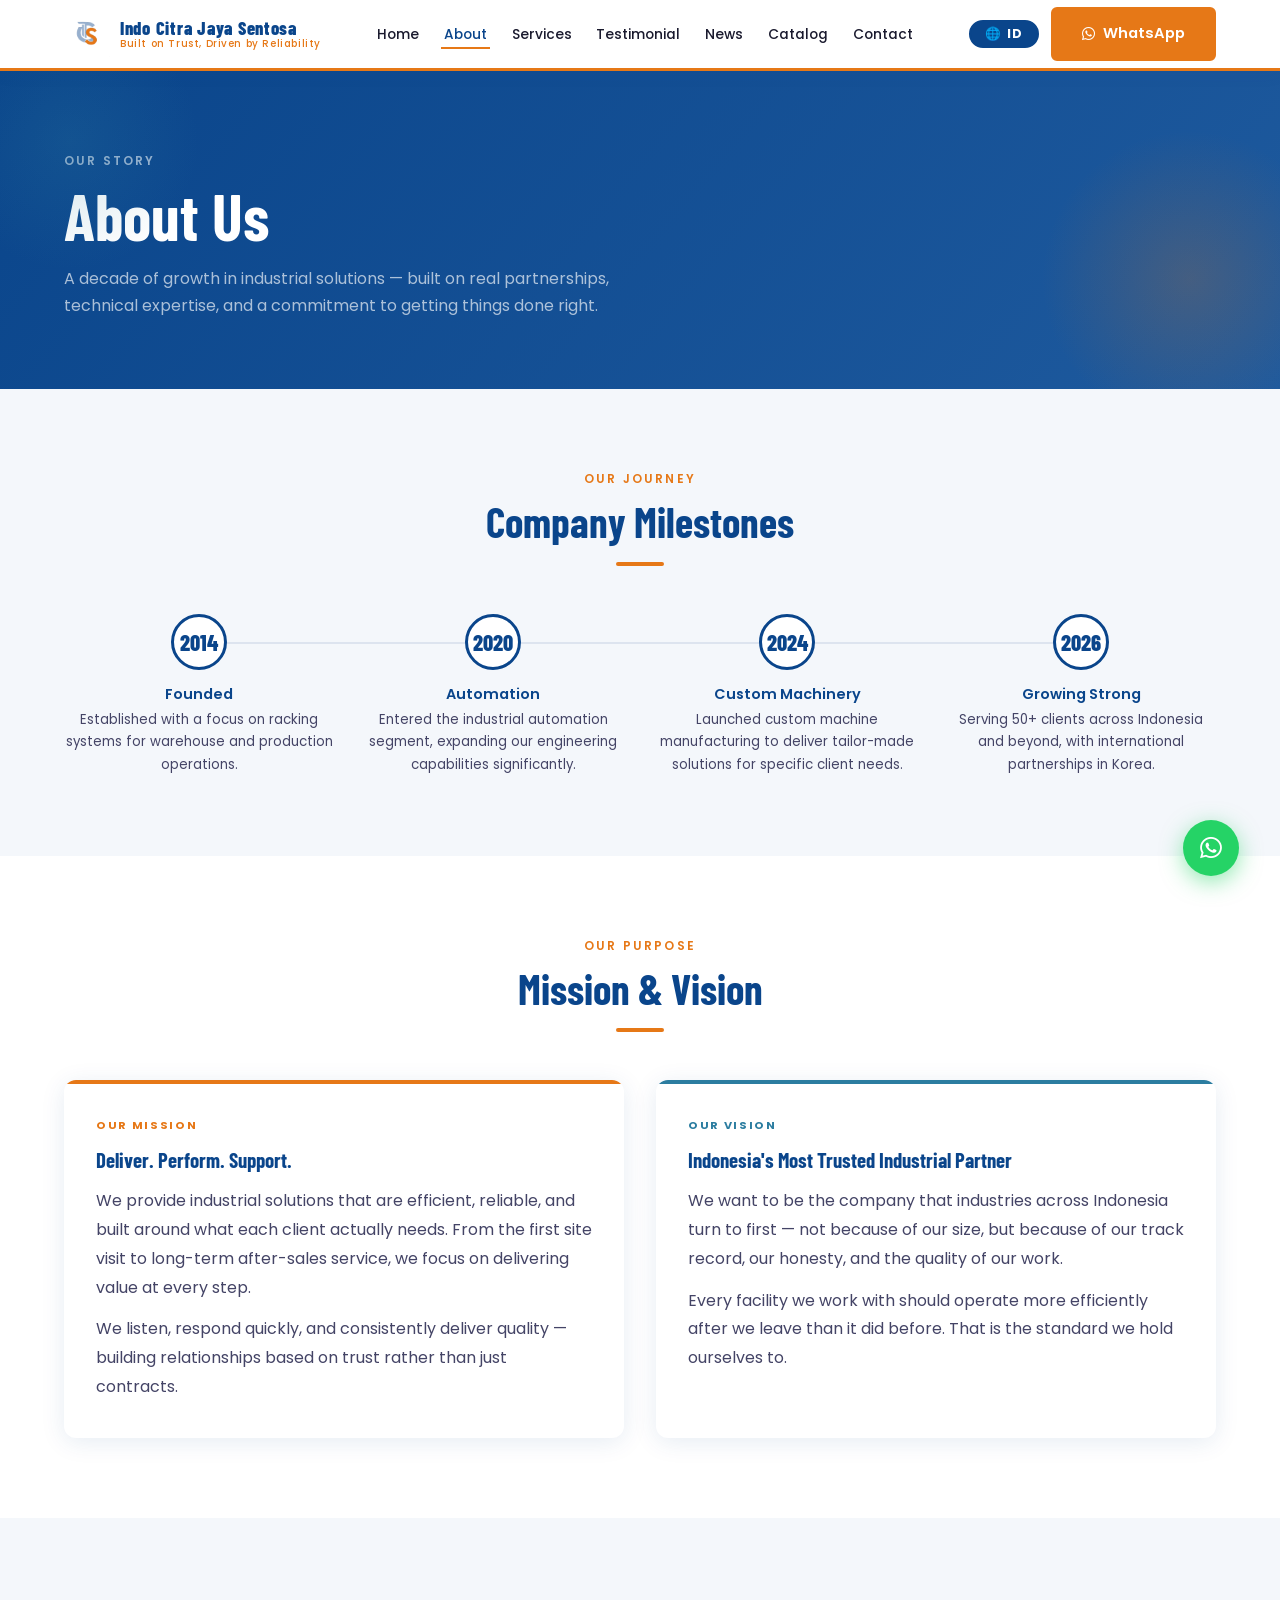
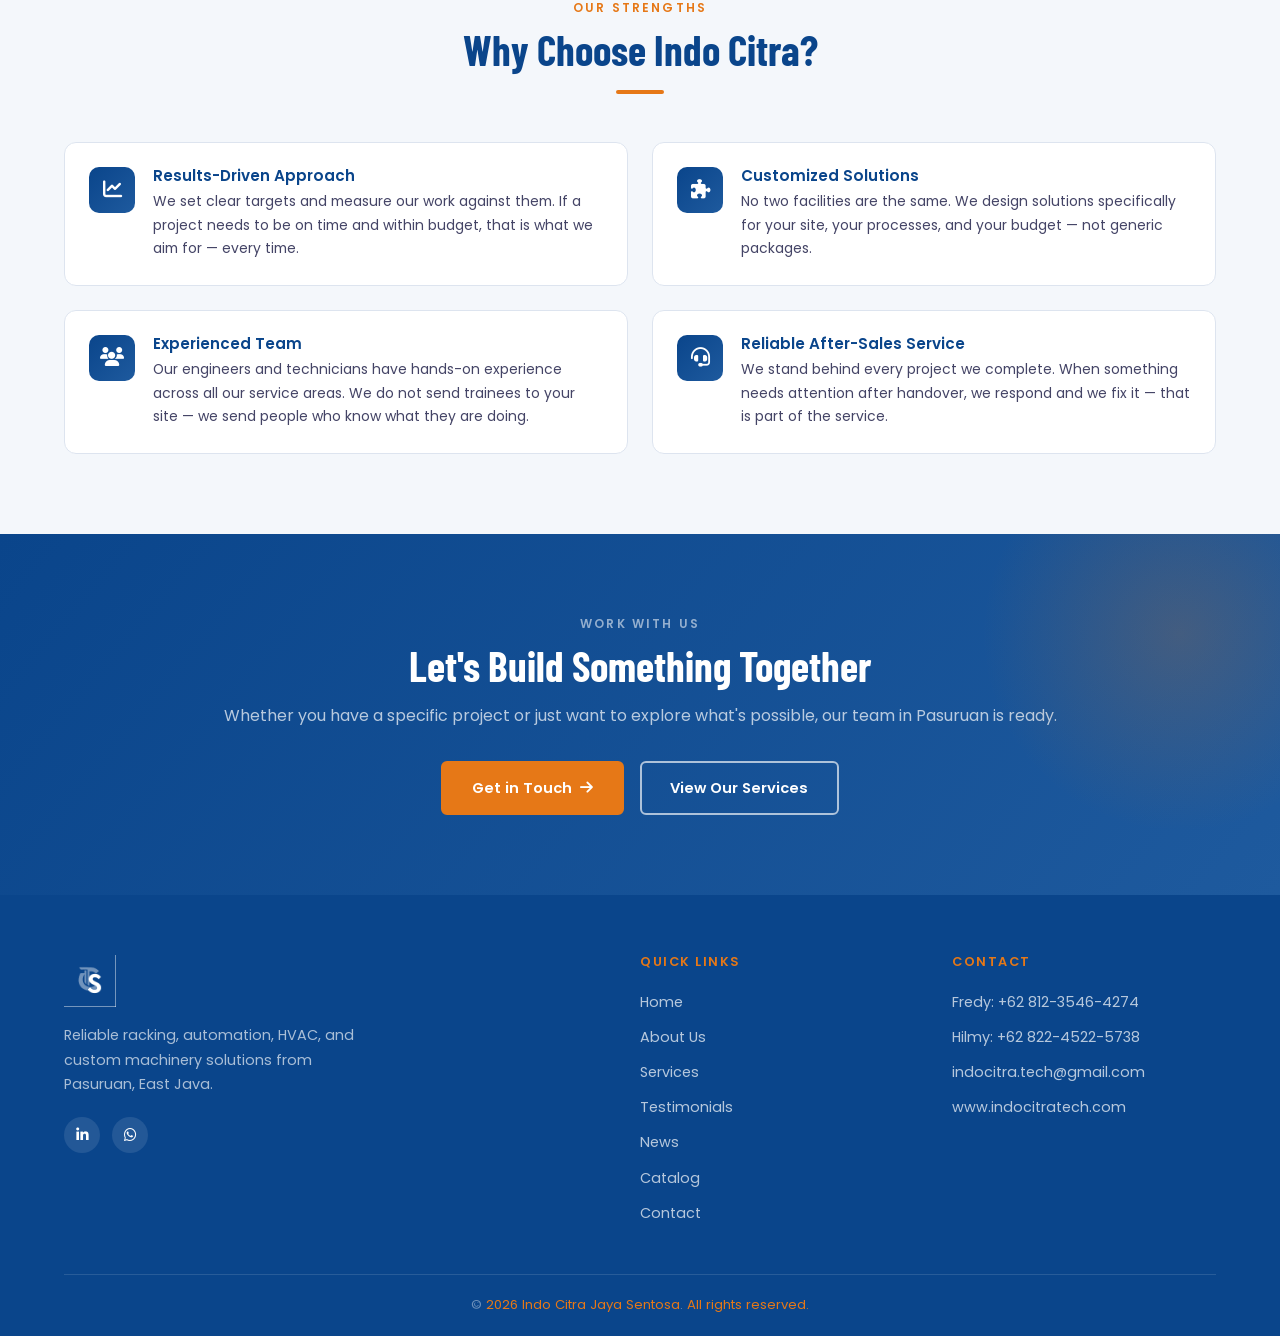
==== commit 281c0cce: "Fix: remove PT prefix (belum PT), relocate NAP to footer-bottom - Strip "PT" from all 7 pages (visib" ====
--- a/about.html
+++ b/about.html
@@ -2,10 +2,62 @@
 <html lang="en">
 <head>
   <meta charset="UTF-8" /><meta name="viewport" content="width=device-width, initial-scale=1.0" />
-  <title>About – Indo Citra Jaya Sentosa</title>
-  <link rel="stylesheet" href="style.css?v=1788191692" />
+  <title>Tentang Kami | Indo Citra Jaya Sentosa — Pasuruan, Jawa Timur</title>
+  <meta name="description" content="Established in 2014 in Pasuruan, East Java, Indo Citra Jaya Sentosa has grown from racking systems to full industrial solutions including automation, HVAC, and custom machinery." />
+  <meta name="keywords" content="tentang Indo Citra Jaya Sentosa, perusahaan industri Pasuruan, solusi industri Jawa Timur" />
+  <meta name="author" content="Indo Citra Jaya Sentosa" />
+  <meta name="robots" content="index, follow" />
+  <meta name="googlebot" content="index, follow" />
+  <meta name="bingbot" content="index, follow" />
+  <meta name="geo.region" content="ID-JI" />
+  <meta name="geo.placename" content="Pasuruan, East Java, Indonesia" />
+  <meta name="geo.position" content="-7.602925;112.714826" />
+  <meta name="ICBM" content="-7.602925, 112.714826" />
+  <link rel="icon" type="image/x-icon" href="favicon.ico" />
+  <link rel="apple-touch-icon" href="apple-touch-icon.png" />
+  <link rel="icon" type="image/png" sizes="192x192" href="favicon-192.png" />
+  <link rel="canonical" href="https://www.indocitratech.com/about.html" />
+  <link rel="stylesheet" href="style.css?v=1790606911" />
   <link href="https://fonts.googleapis.com/css2?family=Poppins:wght@300;400;500;600;700;800&family=Barlow+Condensed:wght@600;700;800&display=swap" rel="stylesheet" />
   <link rel="stylesheet" href="https://cdnjs.cloudflare.com/ajax/libs/font-awesome/6.5.0/css/all.min.css" />
+<script type="application/ld+json">
+{
+  "@context": "https://schema.org",
+  "@graph": [
+    {
+      "@type": "BreadcrumbList",
+      "itemListElement": [
+        {"@type": "ListItem", "position": 1, "name": "Home", "item": "https://www.indocitratech.com/index.html"},
+        {"@type": "ListItem", "position": 2, "name": "About Us", "item": "https://www.indocitratech.com/about.html"}
+      ]
+    },
+    {
+      "@type": "AboutPage",
+      "url": "https://www.indocitratech.com/about.html",
+      "name": "About Indo Citra Jaya Sentosa",
+      "description": "Established in 2014 in Pasuruan, East Java, Indo Citra Jaya Sentosa has grown from racking systems to full industrial solutions including automation, HVAC, and custom machinery.",
+      "publisher": {"@id": "https://www.indocitratech.com/#business"}
+    }
+  ]
+}
+</script>
+
+  <!-- Open Graph / WhatsApp / LinkedIn preview -->
+  <meta property="og:type" content="website" />
+  <meta property="og:url" content="https://www.indocitratech.com/about.html" />
+  <meta property="og:title" content="About Us | Indo Citra Jaya Sentosa" />
+  <meta property="og:description" content="From racking systems in 2014 to full industrial solutions — automation, HVAC, and custom machinery across Indonesia." />
+  <meta property="og:image" content="https://www.indocitratech.com/images/indocitra.png" />
+  <meta property="og:image:width" content="500" />
+  <meta property="og:image:height" content="500" />
+  <meta property="og:site_name" content="Indo Citra Jaya Sentosa" />
+  <meta property="og:locale" content="id_ID" />
+  <meta property="og:locale:alternate" content="en_US" />
+  <!-- Twitter Card -->
+  <meta name="twitter:card" content="summary" />
+  <meta name="twitter:title" content="About Us | Indo Citra Jaya Sentosa" />
+  <meta name="twitter:description" content="From racking systems in 2014 to full industrial solutions — automation, HVAC, and custom machinery across Indonesia." />
+  <meta name="twitter:image" content="https://www.indocitratech.com/images/indocitra.png" />
 </head>
 <body>
 <div id="page-transition"><div class="pt-veil"></div><div class="pt-bar"></div></div>
@@ -162,7 +214,7 @@
         </ul>
       </div>
     </div>
-    <div class="footer-bottom">&copy; <span id="year"></span> <span>PT Indo Citra Jaya Sentosa</span>. <span data-en="All rights reserved." data-id="Hak cipta dilindungi.">All rights reserved.</span></div>
+    <div class="footer-bottom">&copy; <span id="year"></span> <span>Indo Citra Jaya Sentosa</span>. <span data-en="All rights reserved." data-id="Hak cipta dilindungi.">All rights reserved.</span></div>
   </div>
 </footer>
 <div class="wa-wrap">
@@ -172,6 +224,6 @@
   </svg>
   <a class="wa-float" href="https://wa.me/6281235464274" target="_blank" rel="noopener" aria-label="Chat on WhatsApp"><i class="fa-brands fa-whatsapp"></i></a>
 </div>
-<script src="script.js?v=1788191692"></script>
+<script src="script.js?v=1790606911"></script>
 </body>
 </html>
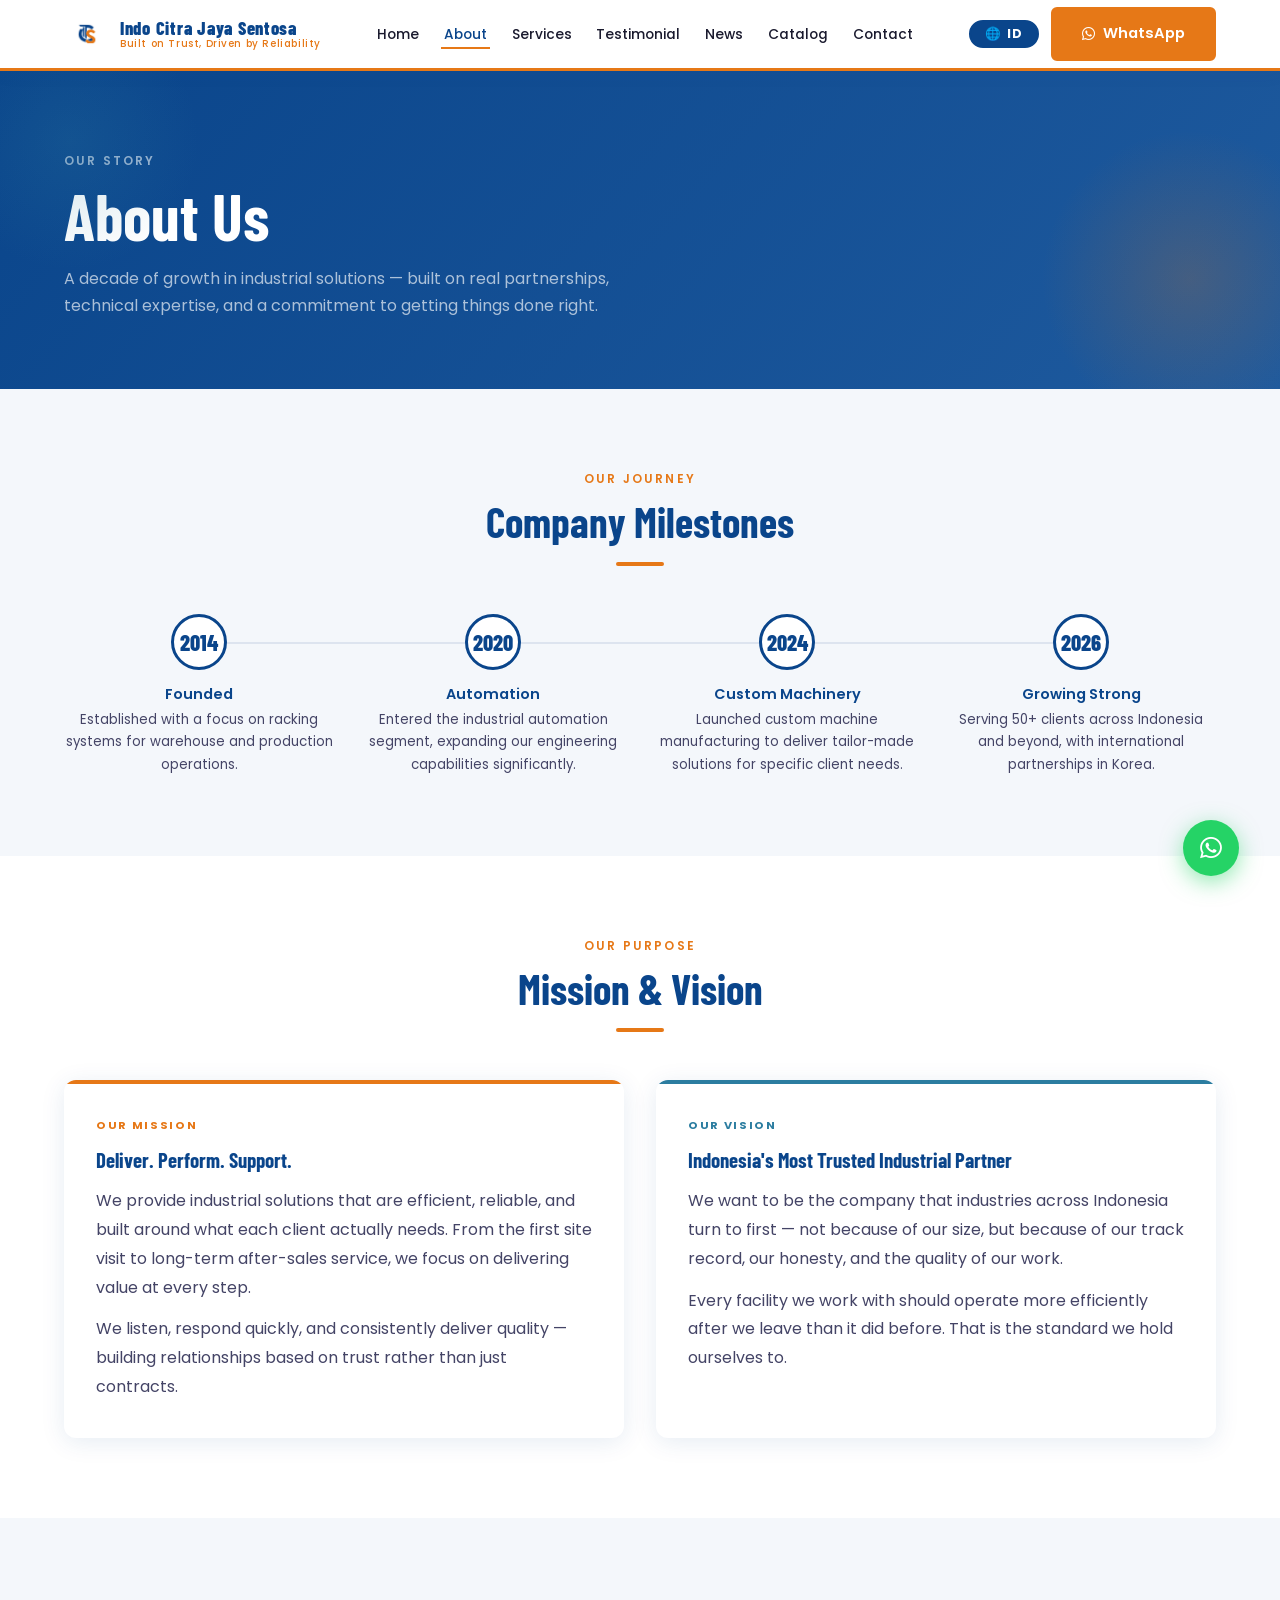
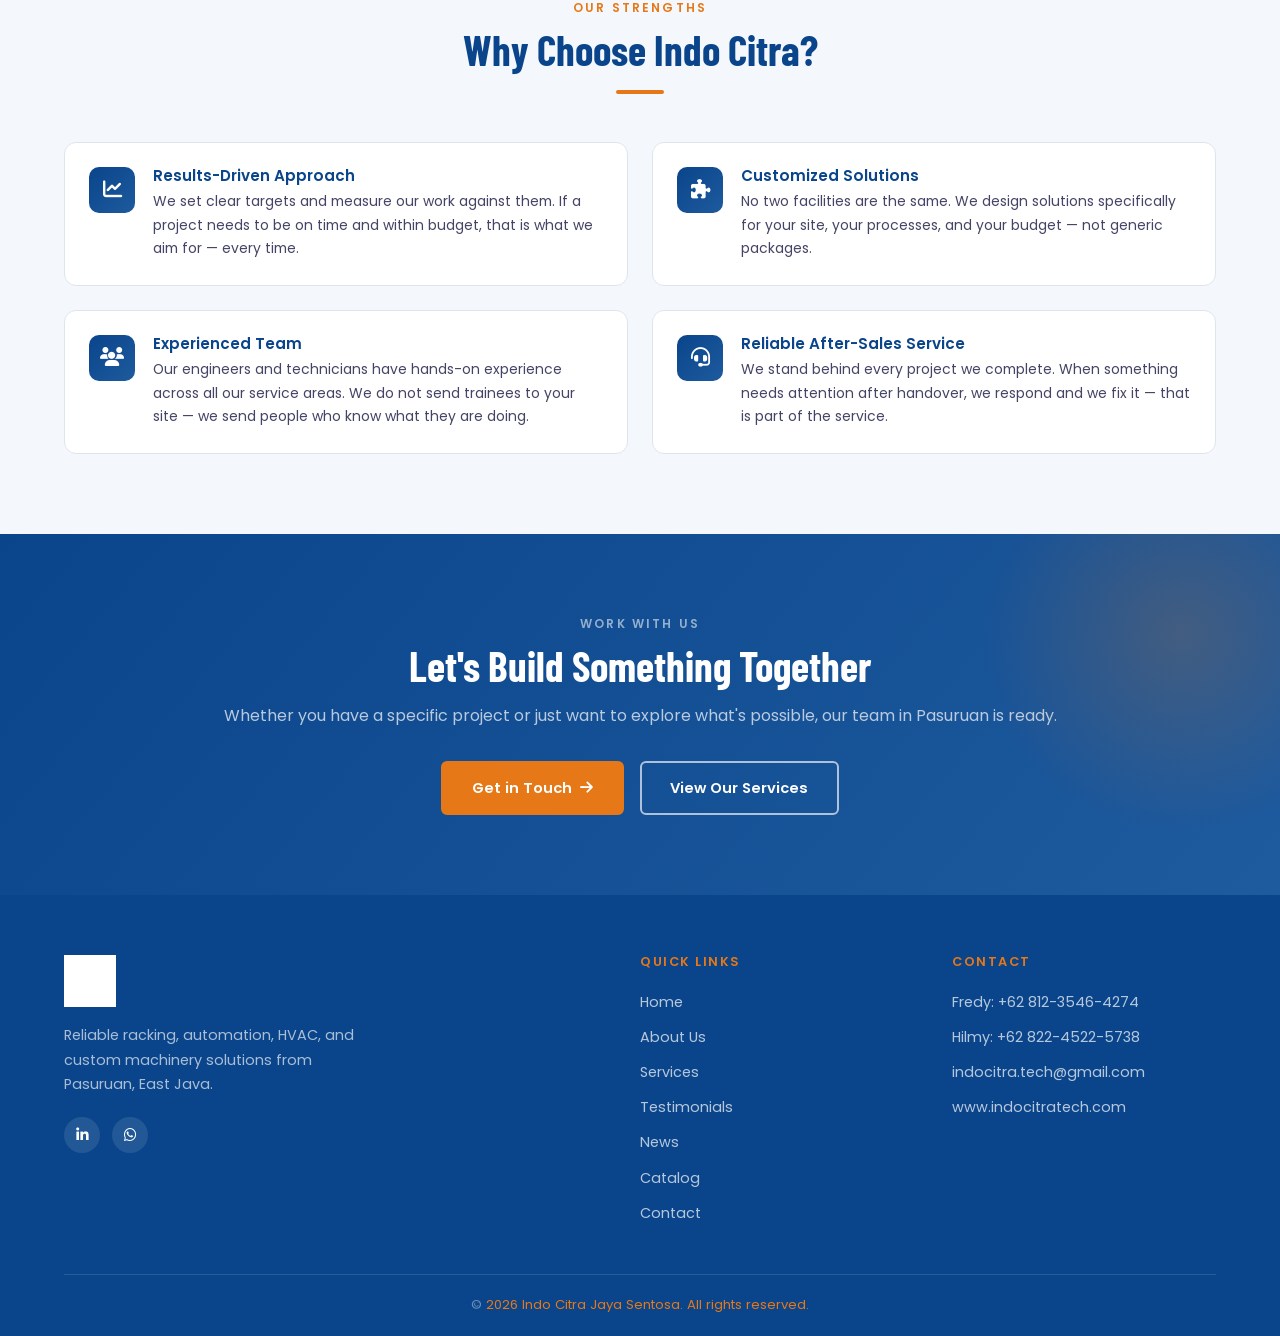
==== commit cb762ca7: "Design: replace navbar logo with high-res cropped CTS monogram - Generate logo-indocitra.png (400×40" ====
--- a/about.html
+++ b/about.html
@@ -47,7 +47,7 @@
   <meta property="og:url" content="https://www.indocitratech.com/about.html" />
   <meta property="og:title" content="About Us | Indo Citra Jaya Sentosa" />
   <meta property="og:description" content="From racking systems in 2014 to full industrial solutions — automation, HVAC, and custom machinery across Indonesia." />
-  <meta property="og:image" content="https://www.indocitratech.com/images/indocitra.png" />
+  <meta property="og:image" content="https://www.indocitratech.com/images/logo-indocitra.png" />
   <meta property="og:image:width" content="500" />
   <meta property="og:image:height" content="500" />
   <meta property="og:site_name" content="Indo Citra Jaya Sentosa" />
@@ -57,7 +57,7 @@
   <meta name="twitter:card" content="summary" />
   <meta name="twitter:title" content="About Us | Indo Citra Jaya Sentosa" />
   <meta name="twitter:description" content="From racking systems in 2014 to full industrial solutions — automation, HVAC, and custom machinery across Indonesia." />
-  <meta name="twitter:image" content="https://www.indocitratech.com/images/indocitra.png" />
+  <meta name="twitter:image" content="https://www.indocitratech.com/images/logo-indocitra.png" />
 </head>
 <body>
 <div id="page-transition"><div class="pt-veil"></div><div class="pt-bar"></div></div>
@@ -65,7 +65,7 @@
   <div class="container">
     <nav class="nav-inner">
       <a href="index.html" class="nav-logo">
-        <img src="images/indocitra.png" alt="Indo Citra Jaya Sentosa" />
+        <img src="images/logo-indocitra.png" alt="Indo Citra Jaya Sentosa" />
         <div class="nav-logo-text"><span class="brand">Indo Citra Jaya Sentosa</span><span class="tagline">Built on Trust, Driven by Reliability</span></div>
       </a>
       <ul class="nav-links" id="navLinks">
@@ -185,7 +185,7 @@
   <div class="container">
     <div class="footer-grid">
       <div class="footer-brand">
-        <img src="images/indocitra.png" alt="Indo Citra Jaya Sentosa" />
+        <img src="images/logo-indocitra.png" alt="Indo Citra Jaya Sentosa" />
         <p data-en="Reliable racking, automation, HVAC, and custom machinery solutions from Pasuruan, East Java." data-id="Solusi racking, otomasi, HVAC, dan mesin kustom yang andal dari Pasuruan, Jawa Timur.">Reliable racking, automation, HVAC, and custom machinery solutions from Pasuruan, East Java.</p>
         <div class="footer-social" style="margin-top:1.25rem;">
           <a href="https://www.linkedin.com/company/indocitra-jaya-sentosa" target="_blank" rel="noopener" aria-label="LinkedIn"><i class="fa-brands fa-linkedin-in"></i></a>
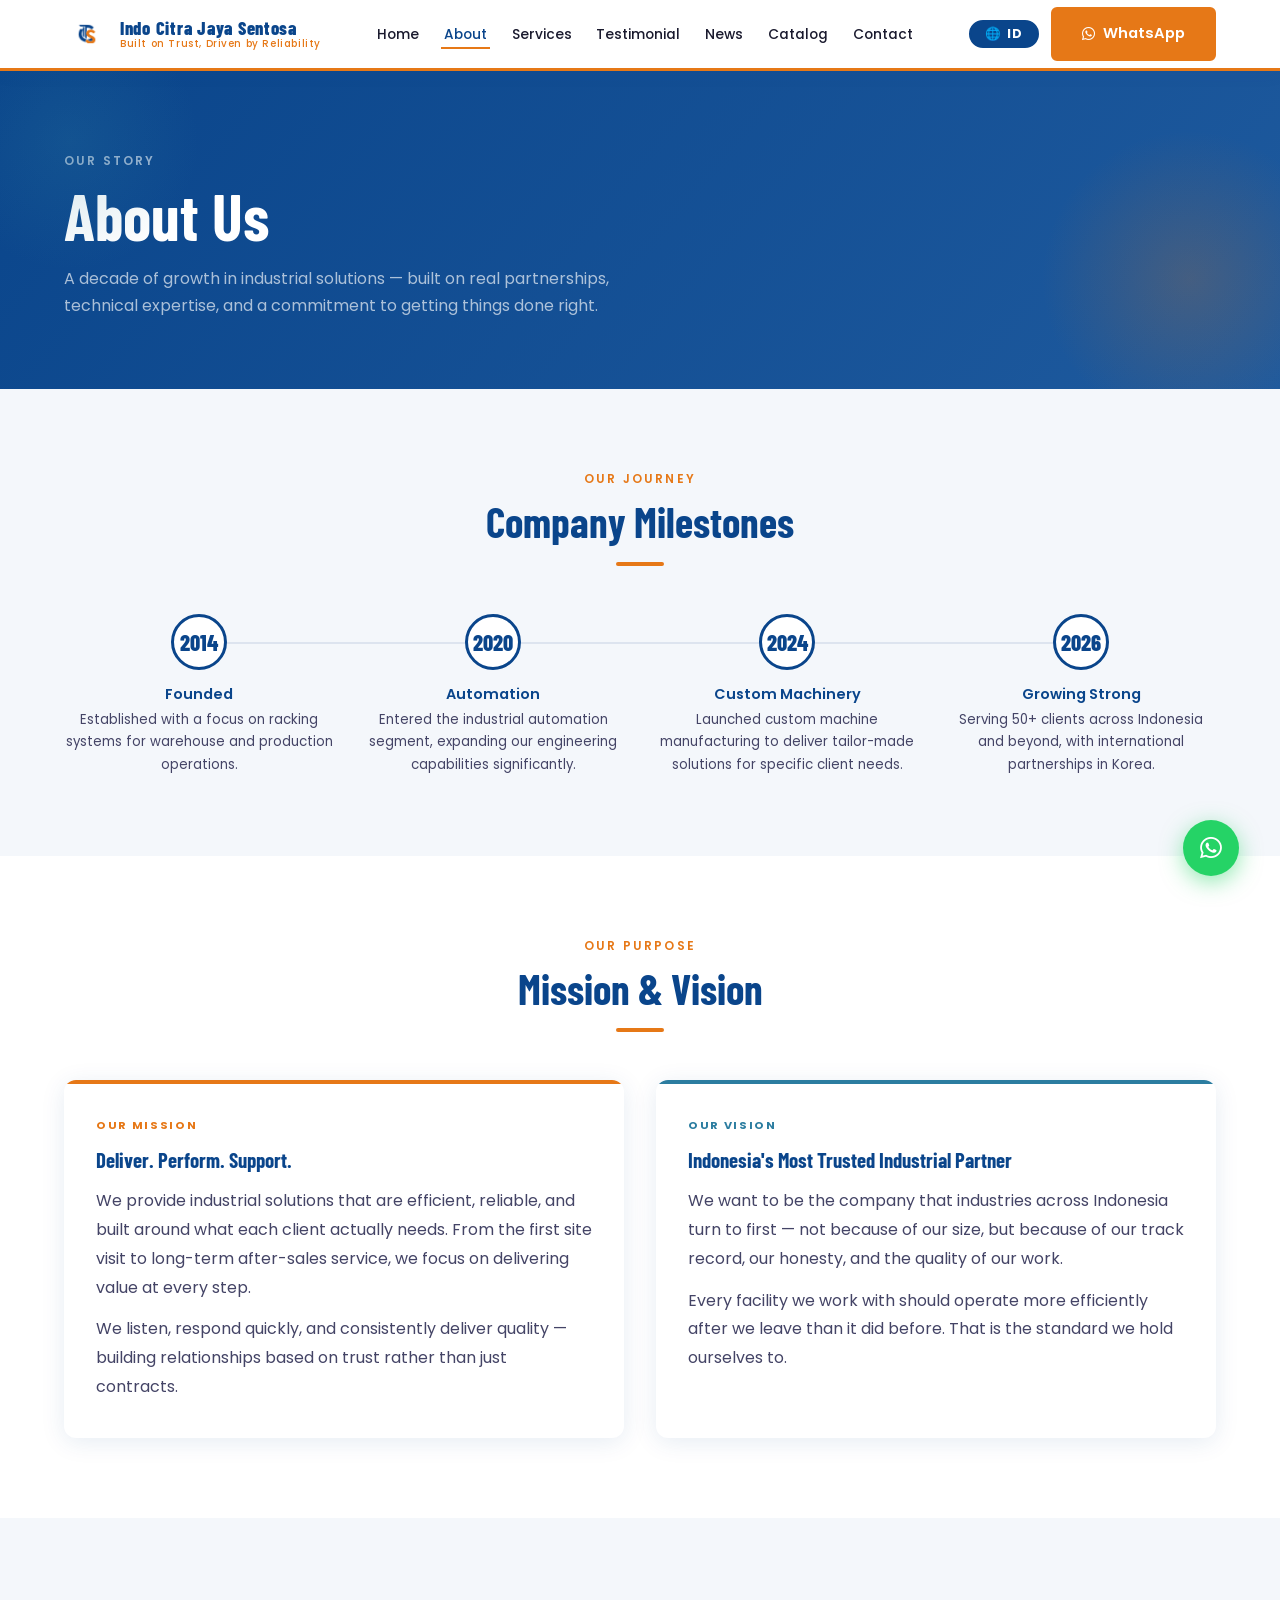
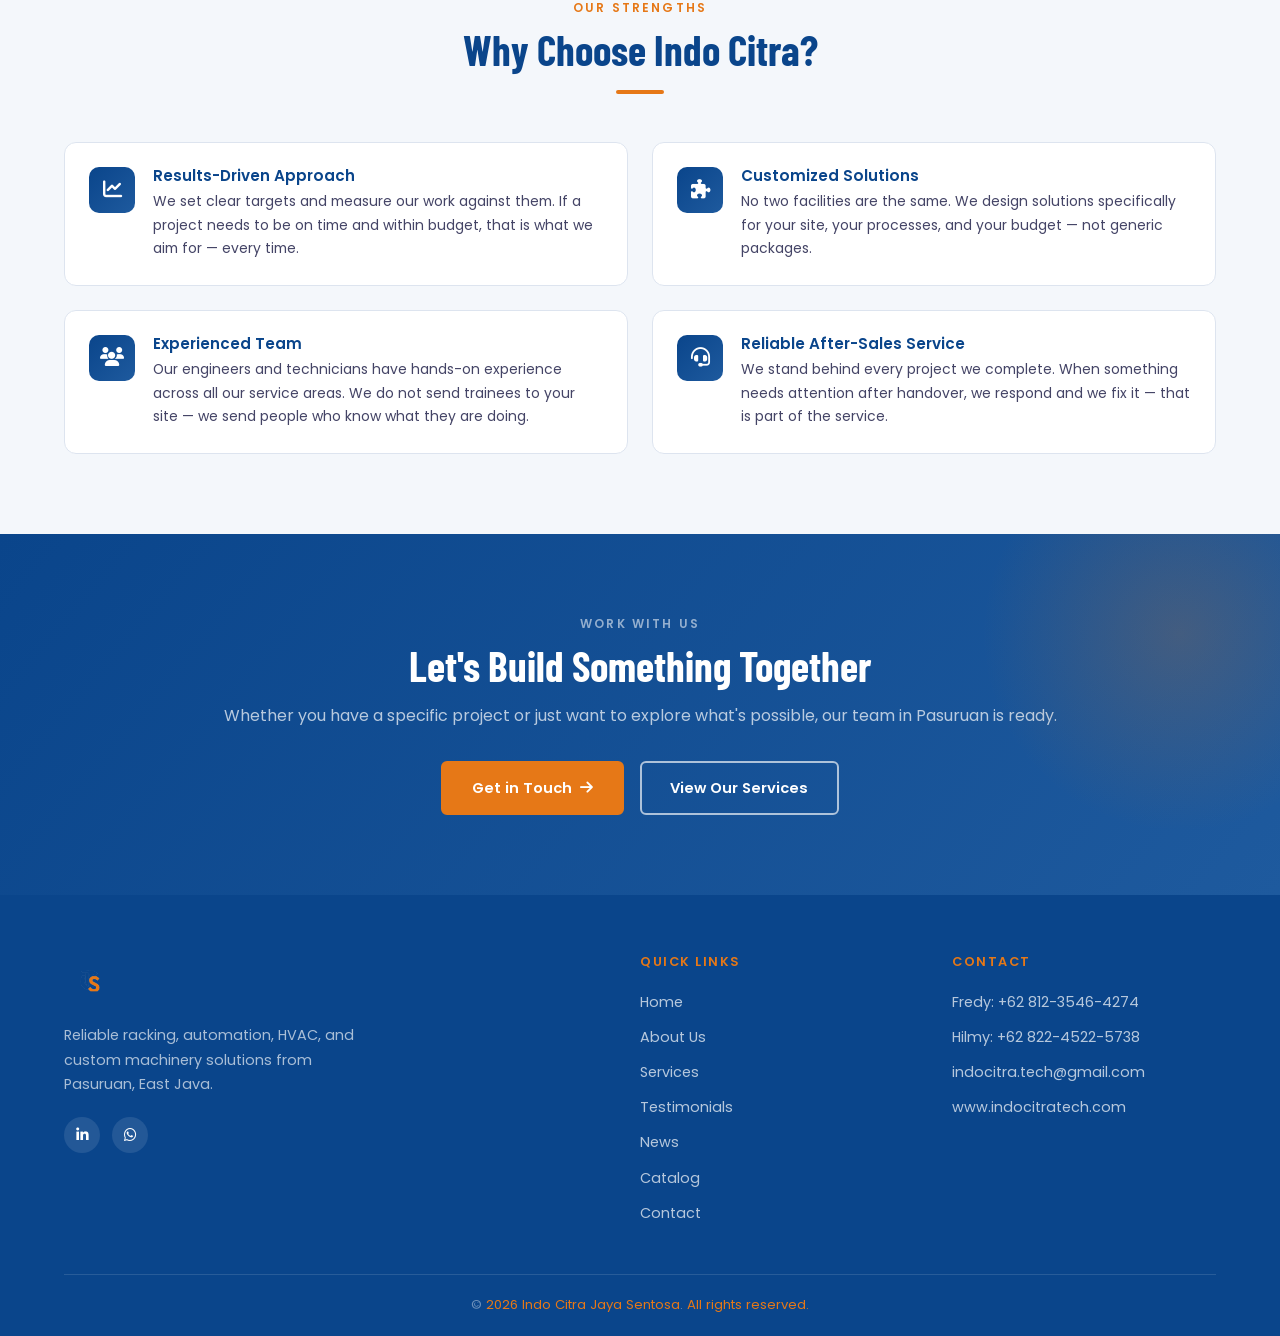
==== commit 9ef80e31: "Fix: remove brightness/invert CSS filter from footer logo Old logo was dark → needed invert to show " ====
--- a/about.html
+++ b/about.html
@@ -65,7 +65,7 @@
   <div class="container">
     <nav class="nav-inner">
       <a href="index.html" class="nav-logo">
-        <img src="images/logo-indocitra.png" alt="Indo Citra Jaya Sentosa" />
+        <img src="images/logo-indocitra.png?v=2" alt="Indo Citra Jaya Sentosa" />
         <div class="nav-logo-text"><span class="brand">Indo Citra Jaya Sentosa</span><span class="tagline">Built on Trust, Driven by Reliability</span></div>
       </a>
       <ul class="nav-links" id="navLinks">
@@ -185,7 +185,7 @@
   <div class="container">
     <div class="footer-grid">
       <div class="footer-brand">
-        <img src="images/logo-indocitra.png" alt="Indo Citra Jaya Sentosa" />
+        <img src="images/logo-indocitra.png?v=2" alt="Indo Citra Jaya Sentosa" />
         <p data-en="Reliable racking, automation, HVAC, and custom machinery solutions from Pasuruan, East Java." data-id="Solusi racking, otomasi, HVAC, dan mesin kustom yang andal dari Pasuruan, Jawa Timur.">Reliable racking, automation, HVAC, and custom machinery solutions from Pasuruan, East Java.</p>
         <div class="footer-social" style="margin-top:1.25rem;">
           <a href="https://www.linkedin.com/company/indocitra-jaya-sentosa" target="_blank" rel="noopener" aria-label="LinkedIn"><i class="fa-brands fa-linkedin-in"></i></a>
--- a/style.css
+++ b/style.css
@@ -249,7 +249,6 @@
   height: 52px;
   width: auto;
   margin-bottom: 1rem;
-  filter: brightness(0) invert(1);
 }
 .footer-brand p {
   color: rgba(255,255,255,0.65);
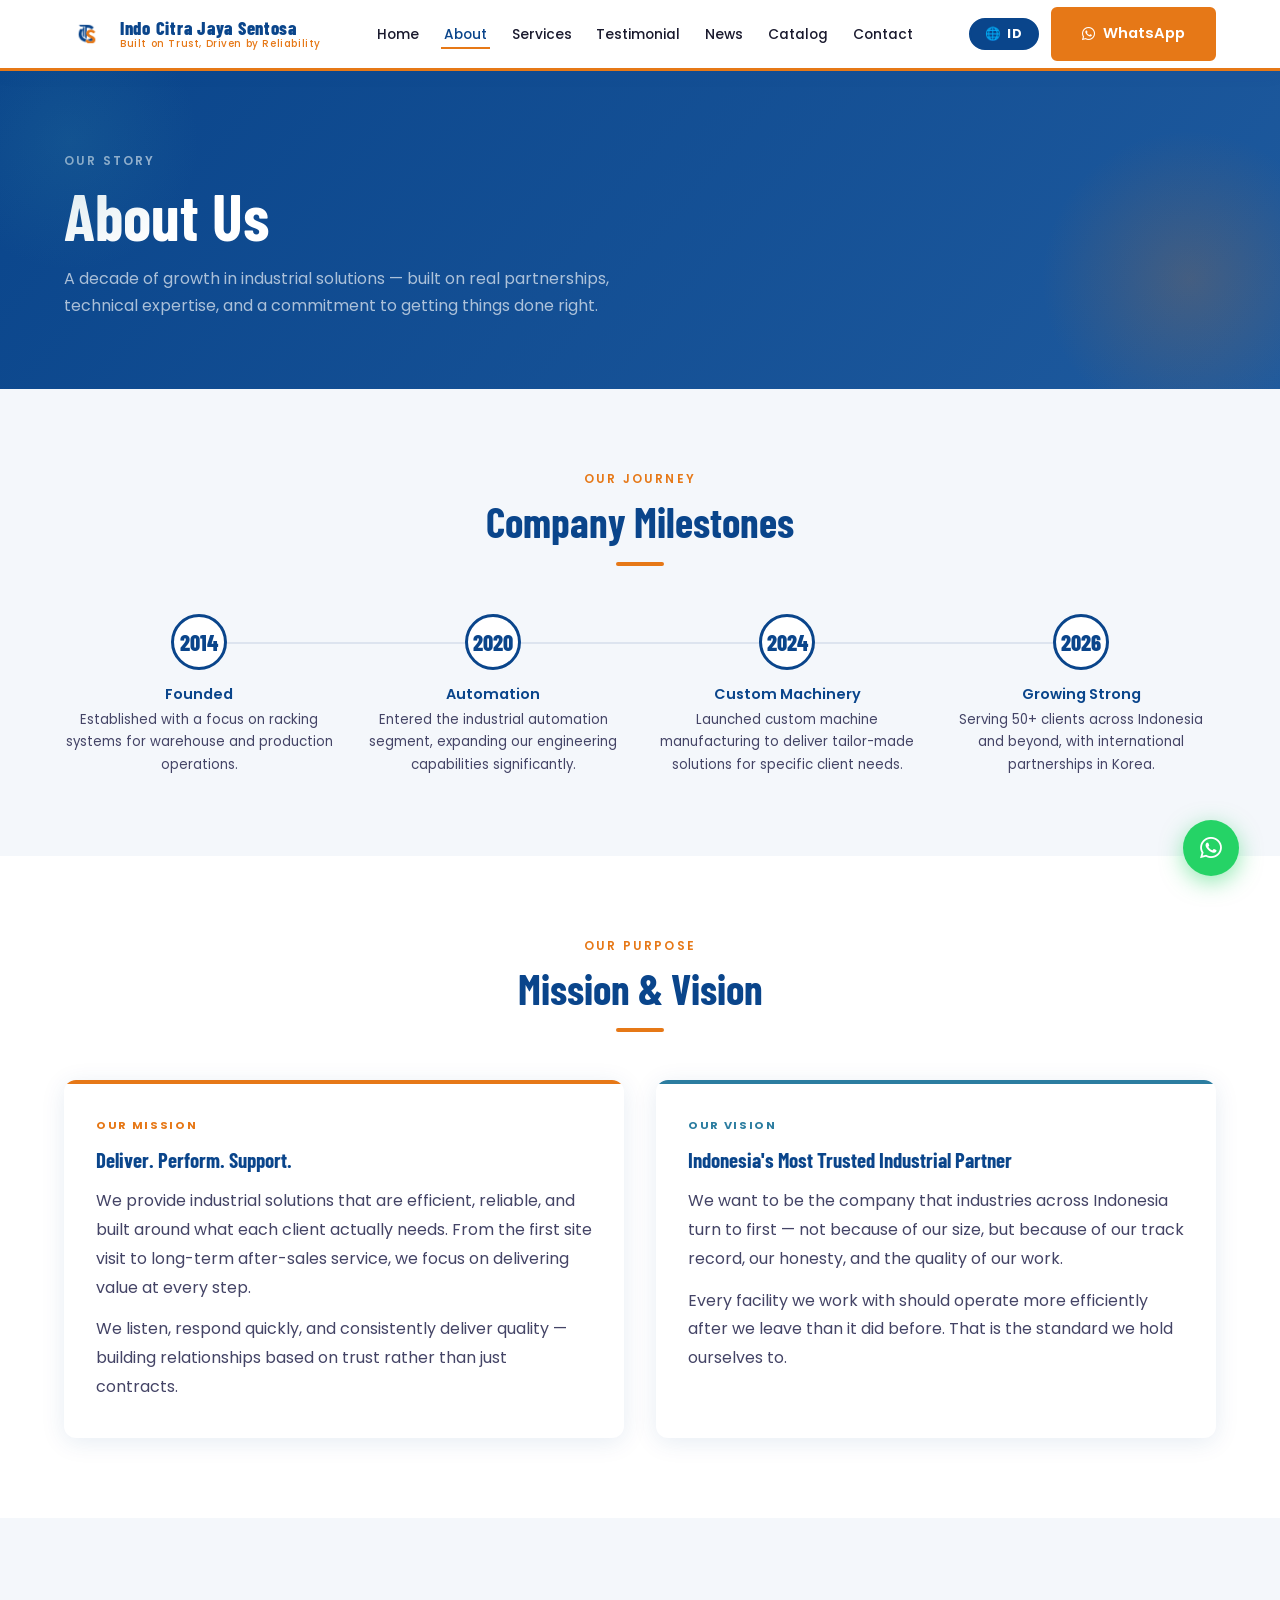
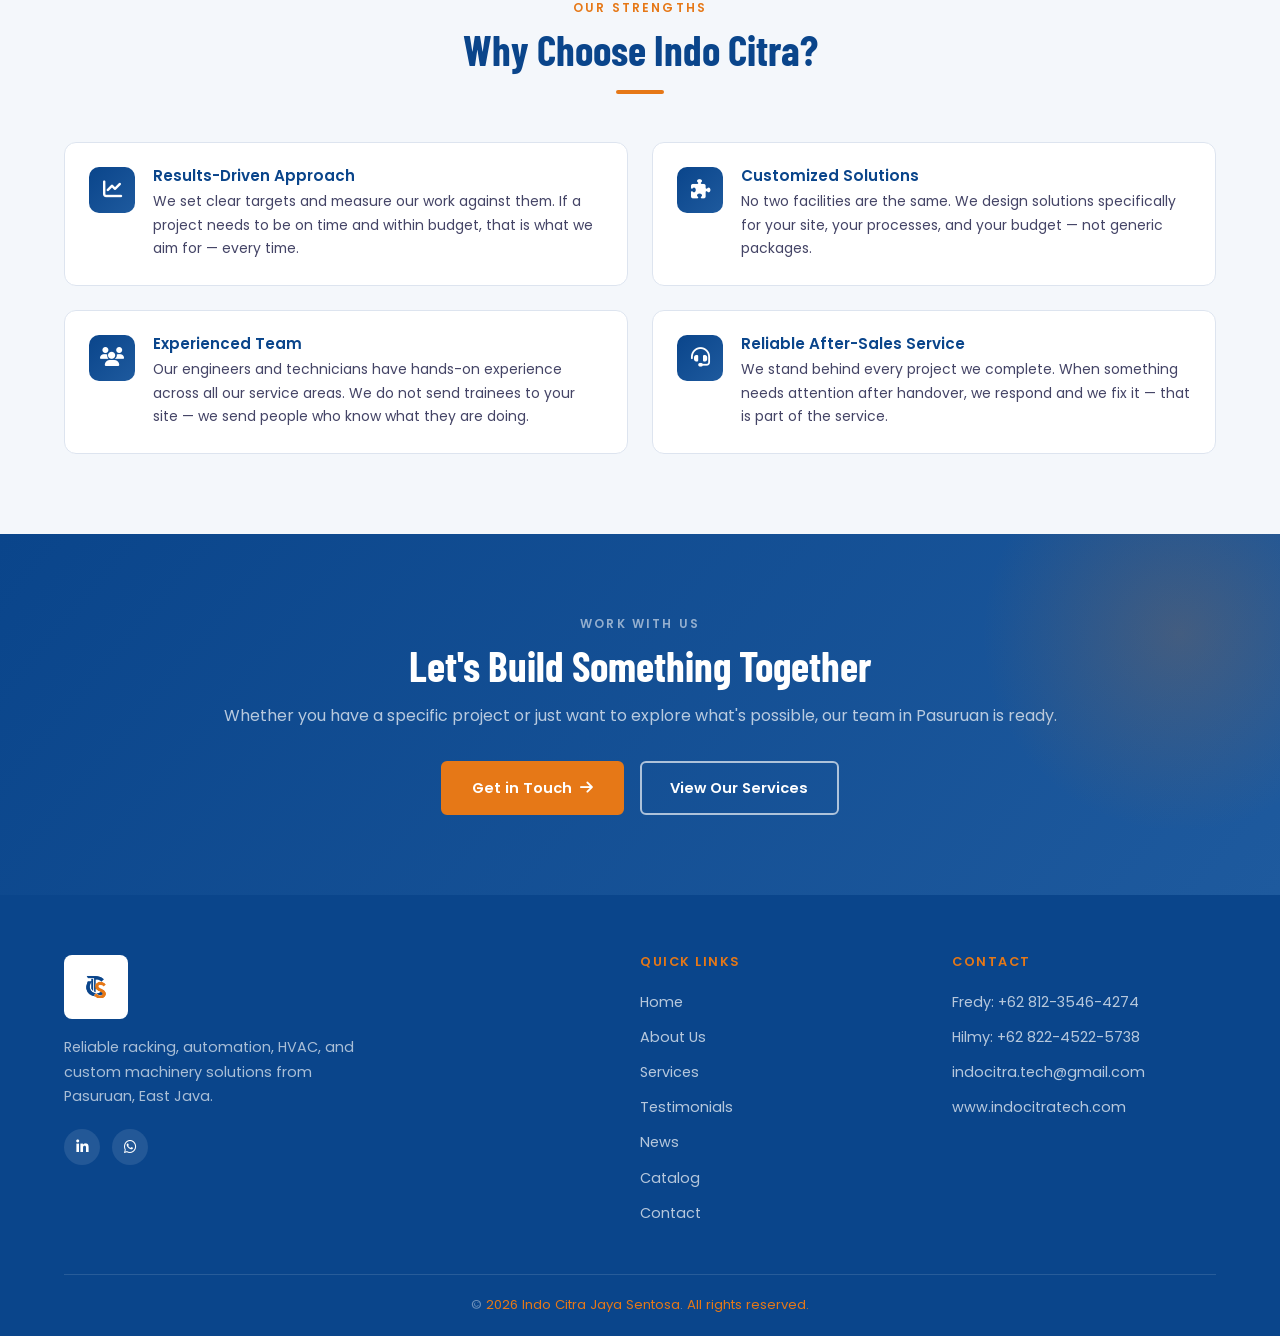
==== commit ecc470a1: "SEO/GEO: split site into separate EN and ID URLs, make key content crawlable - Indonesian version of" ====
--- a/about.html
+++ b/about.html
@@ -2,9 +2,9 @@
 <html lang="en">
 <head>
   <meta charset="UTF-8" /><meta name="viewport" content="width=device-width, initial-scale=1.0" />
-  <title>Tentang Kami | Indo Citra Jaya Sentosa — Pasuruan, Jawa Timur</title>
+  <title>About Us | Indo Citra Jaya Sentosa — Pasuruan, East Java</title>
   <meta name="description" content="Established in 2014 in Pasuruan, East Java, Indo Citra Jaya Sentosa has grown from racking systems to full industrial solutions including automation, HVAC, and custom machinery." />
-  <meta name="keywords" content="tentang Indo Citra Jaya Sentosa, perusahaan industri Pasuruan, solusi industri Jawa Timur" />
+  <meta name="keywords" content="about Indo Citra Jaya Sentosa, industrial company Pasuruan, industrial solutions East Java" />
   <meta name="author" content="Indo Citra Jaya Sentosa" />
   <meta name="robots" content="index, follow" />
   <meta name="googlebot" content="index, follow" />
@@ -17,7 +17,10 @@
   <link rel="apple-touch-icon" href="apple-touch-icon.png" />
   <link rel="icon" type="image/png" sizes="192x192" href="favicon-192.png" />
   <link rel="canonical" href="https://www.indocitratech.com/about.html" />
-  <link rel="stylesheet" href="style.css?v=1790606911" />
+  <link rel="alternate" hreflang="en" href="https://www.indocitratech.com/about.html" />
+  <link rel="alternate" hreflang="id" href="https://www.indocitratech.com/id/about.html" />
+  <link rel="alternate" hreflang="x-default" href="https://www.indocitratech.com/about.html" />
+  <link rel="stylesheet" href="style.css?v=1794630221" />
   <link href="https://fonts.googleapis.com/css2?family=Poppins:wght@300;400;500;600;700;800&family=Barlow+Condensed:wght@600;700;800&display=swap" rel="stylesheet" />
   <link rel="stylesheet" href="https://cdnjs.cloudflare.com/ajax/libs/font-awesome/6.5.0/css/all.min.css" />
 <script type="application/ld+json">
@@ -27,16 +30,29 @@
     {
       "@type": "BreadcrumbList",
       "itemListElement": [
-        {"@type": "ListItem", "position": 1, "name": "Home", "item": "https://www.indocitratech.com/index.html"},
-        {"@type": "ListItem", "position": 2, "name": "About Us", "item": "https://www.indocitratech.com/about.html"}
+        {
+          "@type": "ListItem",
+          "position": 1,
+          "name": "Home",
+          "item": "https://www.indocitratech.com/"
+        },
+        {
+          "@type": "ListItem",
+          "position": 2,
+          "name": "About Us",
+          "item": "https://www.indocitratech.com/about.html"
+        }
       ]
     },
     {
       "@type": "AboutPage",
       "url": "https://www.indocitratech.com/about.html",
-      "name": "About Indo Citra Jaya Sentosa",
+      "name": "About Us | Indo Citra Jaya Sentosa — Pasuruan, East Java",
       "description": "Established in 2014 in Pasuruan, East Java, Indo Citra Jaya Sentosa has grown from racking systems to full industrial solutions including automation, HVAC, and custom machinery.",
-      "publisher": {"@id": "https://www.indocitratech.com/#business"}
+      "publisher": {
+        "@id": "https://www.indocitratech.com/#business"
+      },
+      "inLanguage": "en"
     }
   ]
 }
@@ -45,18 +61,18 @@
   <!-- Open Graph / WhatsApp / LinkedIn preview -->
   <meta property="og:type" content="website" />
   <meta property="og:url" content="https://www.indocitratech.com/about.html" />
-  <meta property="og:title" content="About Us | Indo Citra Jaya Sentosa" />
-  <meta property="og:description" content="From racking systems in 2014 to full industrial solutions — automation, HVAC, and custom machinery across Indonesia." />
+  <meta property="og:title" content="About Us | Indo Citra Jaya Sentosa — Pasuruan, East Java" />
+  <meta property="og:description" content="Established in 2014 in Pasuruan, East Java, Indo Citra Jaya Sentosa has grown from racking systems to full industrial solutions including automation, HVAC, and custom machinery." />
   <meta property="og:image" content="https://www.indocitratech.com/images/logo-indocitra.png" />
-  <meta property="og:image:width" content="500" />
-  <meta property="og:image:height" content="500" />
+  <meta property="og:image:width" content="400" />
+  <meta property="og:image:height" content="400" />
   <meta property="og:site_name" content="Indo Citra Jaya Sentosa" />
-  <meta property="og:locale" content="id_ID" />
-  <meta property="og:locale:alternate" content="en_US" />
+  <meta property="og:locale" content="en_US" />
+  <meta property="og:locale:alternate" content="id_ID" />
   <!-- Twitter Card -->
   <meta name="twitter:card" content="summary" />
-  <meta name="twitter:title" content="About Us | Indo Citra Jaya Sentosa" />
-  <meta name="twitter:description" content="From racking systems in 2014 to full industrial solutions — automation, HVAC, and custom machinery across Indonesia." />
+  <meta name="twitter:title" content="About Us | Indo Citra Jaya Sentosa — Pasuruan, East Java" />
+  <meta name="twitter:description" content="Established in 2014 in Pasuruan, East Java, Indo Citra Jaya Sentosa has grown from racking systems to full industrial solutions including automation, HVAC, and custom machinery." />
   <meta name="twitter:image" content="https://www.indocitratech.com/images/logo-indocitra.png" />
 </head>
 <body>
@@ -69,14 +85,14 @@
         <div class="nav-logo-text"><span class="brand">Indo Citra Jaya Sentosa</span><span class="tagline">Built on Trust, Driven by Reliability</span></div>
       </a>
       <ul class="nav-links" id="navLinks">
-        <li><a href="index.html">Home</a></li><li><a href="about.html">About</a></li>
-        <li><a href="services.html">Services</a></li><li><a href="testimonial.html">Testimonial</a></li>
-        <li><a href="news.html">News</a></li>
-        <li><a href="catalog.html">Catalog</a></li>
-        <li><a href="contact.html">Contact</a></li>
+        <li><a href="index.html" data-en="Home" data-id="Beranda">Home</a></li><li><a href="about.html" data-en="About" data-id="Tentang Kami">About</a></li>
+        <li><a href="services.html" data-en="Services" data-id="Layanan">Services</a></li><li><a href="testimonial.html" data-en="Testimonial" data-id="Testimoni">Testimonial</a></li>
+        <li><a href="news.html" data-en="News" data-id="Berita">News</a></li>
+        <li><a href="catalog.html" data-en="Catalog" data-id="Katalog">Catalog</a></li>
+        <li><a href="contact.html" data-en="Contact" data-id="Kontak">Contact</a></li>
       </ul>
       <div class="nav-cta">
-        <button class="lang-toggle" id="langToggle">🌐 ID</button>
+        <a class="lang-toggle" id="langToggle" href="id/about.html" hreflang="id" aria-label="Versi Bahasa Indonesia">🌐 ID</a>
         <a href="https://wa.me/6281235464274" target="_blank" rel="noopener" class="btn btn-primary"><i class="fa-brands fa-whatsapp"></i> WhatsApp</a>
         <button class="nav-hamburger" id="hamburger"><span></span><span></span><span></span></button>
       </div>
@@ -220,10 +236,10 @@
 <div class="wa-wrap">
   <svg class="wa-curved-text" viewBox="0 0 90 48" xmlns="http://www.w3.org/2000/svg">
     <path id="waCurve" d="M 8,40 Q 45,4 82,40" fill="none"/>
-    <text><textPath href="#waCurve" startOffset="50%" text-anchor="middle">Contact Us!</textPath></text>
+    <text><textPath href="#waCurve" startOffset="50%" text-anchor="middle" data-en="Contact Us!" data-id="Hubungi Kami!">Contact Us!</textPath></text>
   </svg>
   <a class="wa-float" href="https://wa.me/6281235464274" target="_blank" rel="noopener" aria-label="Chat on WhatsApp"><i class="fa-brands fa-whatsapp"></i></a>
 </div>
-<script src="script.js?v=1790606911"></script>
+<script src="script.js?v=1794630221"></script>
 </body>
 </html>
--- a/style.css
+++ b/style.css
@@ -246,9 +246,13 @@
   border-bottom: 1px solid rgba(255,255,255,0.12);
 }
 .footer-brand img {
-  height: 52px;
-  width: auto;
+  height: 64px;
+  width: 64px;
+  object-fit: contain;
   margin-bottom: 1rem;
+  background: #fff;
+  border-radius: 8px;
+  padding: 5px;
 }
 .footer-brand p {
   color: rgba(255,255,255,0.65);
@@ -1918,3 +1922,78 @@
   .detail-modal-body { padding: 1.5rem 1.25rem 1.75rem; }
   .detail-modal-backdrop { padding: 1.5rem 0.75rem; }
 }
+
+/* ══════════════════════════════════════════════
+   FAQ (homepage) — visible so search engines and
+   AI crawlers can read it; mirrored in FAQPage schema
+   ══════════════════════════════════════════════ */
+a.lang-toggle { text-decoration: none; line-height: 1.4; }
+.faq-section { background: var(--off-white); }
+.faq-list { max-width: 860px; margin: 2rem auto 0; display: grid; gap: 0.85rem; }
+.faq-item {
+  background: var(--white);
+  border: 1px solid var(--border);
+  border-radius: var(--radius);
+  box-shadow: 0 2px 10px rgba(10,69,139,0.05);
+  transition: var(--transition);
+}
+.faq-item[open] { border-color: var(--blue); box-shadow: var(--shadow); }
+.faq-item summary {
+  list-style: none;
+  cursor: pointer;
+  display: flex;
+  align-items: center;
+  justify-content: space-between;
+  gap: 1rem;
+  padding: 1.1rem 1.4rem;
+  font-weight: 600;
+  font-size: 1rem;
+  color: var(--blue);
+}
+.faq-item summary::-webkit-details-marker { display: none; }
+.faq-item summary::after {
+  content: '+';
+  flex-shrink: 0;
+  width: 28px; height: 28px;
+  display: inline-flex; align-items: center; justify-content: center;
+  border-radius: 50%;
+  background: rgba(230,120,23,0.12);
+  color: var(--orange);
+  font-size: 1.15rem; font-weight: 600; line-height: 1;
+}
+.faq-item[open] summary::after { content: '\2212'; }
+.faq-item .faq-answer { padding: 0 1.4rem 1.25rem; font-size: 0.95rem; line-height: 1.75; }
+@media (max-width: 600px) {
+  .faq-item summary { padding: 0.95rem 1.1rem; font-size: 0.93rem; }
+  .faq-item .faq-answer { padding: 0 1.1rem 1.1rem; }
+}
+
+/* ══════════════════════════════════════════════
+   SERVICES — static scope cards (crawlable copy of
+   what the interactive showcase renders with JS)
+   ══════════════════════════════════════════════ */
+.svc-scope { background: var(--white); }
+.svc-scope-grid { display: grid; grid-template-columns: repeat(2, 1fr); gap: 1.5rem; margin-top: 2.5rem; }
+.svc-scope-item {
+  background: var(--off-white);
+  border: 1px solid var(--border);
+  border-radius: var(--radius);
+  padding: 1.75rem 1.75rem 1.5rem;
+  scroll-margin-top: 100px;
+}
+.svc-scope-head { display: flex; align-items: center; gap: 0.85rem; margin-bottom: 0.85rem; }
+.svc-scope-icon {
+  width: 42px; height: 42px; flex-shrink: 0;
+  display: inline-flex; align-items: center; justify-content: center;
+  border-radius: 10px;
+  background: var(--blue); color: var(--white); font-size: 1rem;
+}
+.svc-scope-item h3 { font-size: 1.2rem; color: var(--blue); margin: 0; }
+.svc-scope-item p { font-size: 0.92rem; line-height: 1.7; margin-bottom: 1rem; }
+.svc-scope-item ul { list-style: none; padding: 0; margin: 0; display: grid; gap: 0.45rem; }
+.svc-scope-item li { position: relative; padding-left: 1.4rem; font-size: 0.9rem; color: var(--text-dark); }
+.svc-scope-item li::before {
+  content: ''; position: absolute; left: 0; top: 0.55em;
+  width: 7px; height: 7px; border-radius: 50%; background: var(--orange);
+}
+@media (max-width: 800px) { .svc-scope-grid { grid-template-columns: 1fr; } }
